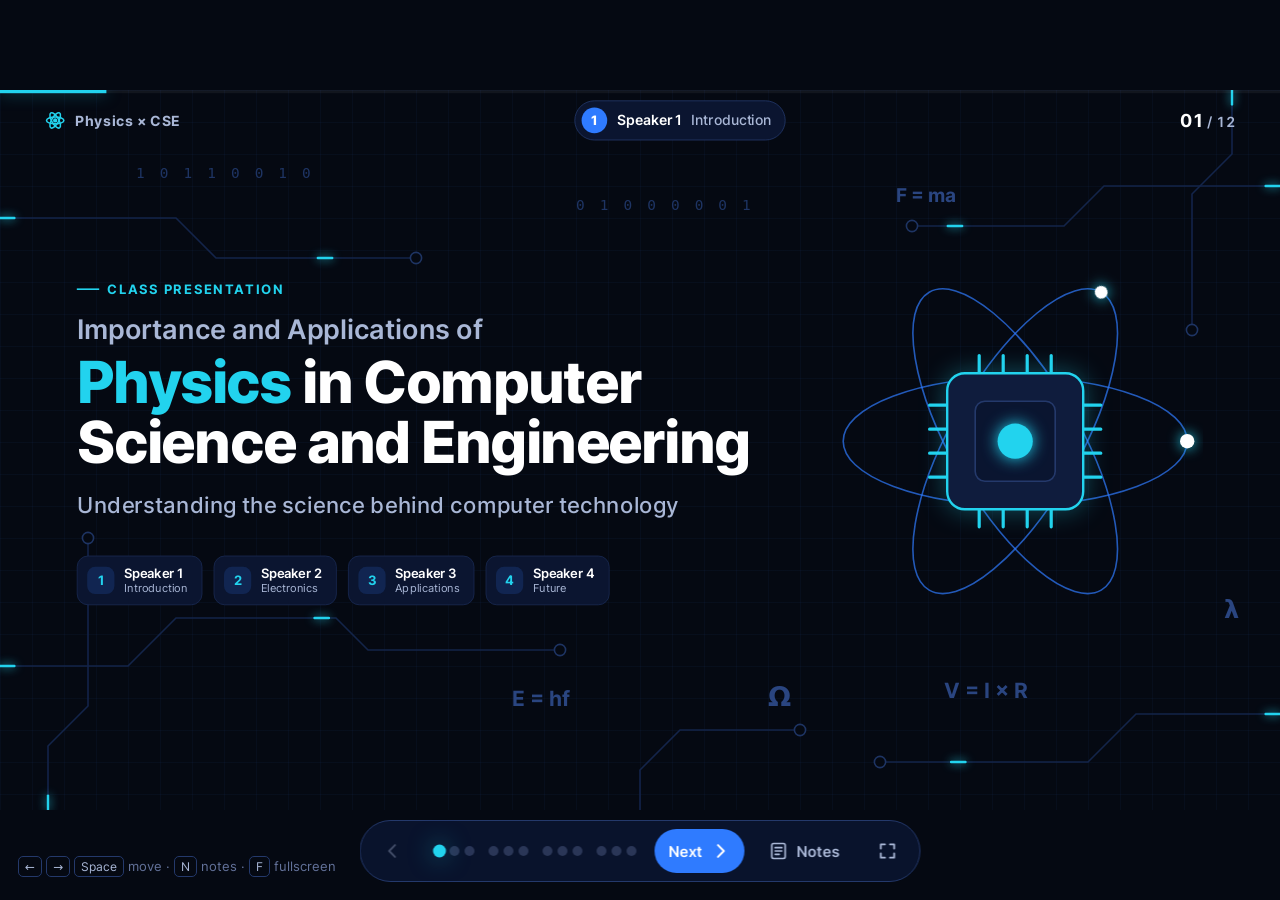
==== index.html @ 34f9d736 "Add interactive Physics in CSE presentation 12-slide offline HTML/CSS/JS presentation for 4 speakers" ====
<!doctype html>
<html lang="en">
<head>
<meta charset="utf-8">
<meta name="viewport" content="width=device-width, initial-scale=1">
<title>Physics in CSE</title>
<meta name="description" content="Importance and Applications of Physics in Computer Science and Engineering — interactive class presentation.">
<link rel="stylesheet" href="css/style.css">
</head>
<body>

<!-- Reusable icon symbols -->
<svg width="0" height="0" style="position:absolute" aria-hidden="true">
  <defs>
    <symbol id="i-bolt" viewBox="0 0 24 24"><path fill="none" stroke="currentColor" stroke-width="2" stroke-linejoin="round" d="M13 2 4 14h7l-1 8 9-12h-7l1-8z"/></symbol>
    <symbol id="i-chip" viewBox="0 0 24 24"><g fill="none" stroke="currentColor" stroke-width="2" stroke-linecap="round"><rect x="6" y="6" width="12" height="12" rx="2"/><rect x="10" y="10" width="4" height="4"/><path d="M9 2v4M15 2v4M9 18v4M15 18v4M2 9h4M2 15h4M18 9h4M18 15h4"/></g></symbol>
    <symbol id="i-gate" viewBox="0 0 24 24"><g fill="none" stroke="currentColor" stroke-width="2" stroke-linecap="round" stroke-linejoin="round"><path d="M6 5h5a7 7 0 0 1 0 14H6z"/><path d="M18 12h4M2 9h4M2 15h4"/></g></symbol>
    <symbol id="i-light" viewBox="0 0 24 24"><g fill="none" stroke="currentColor" stroke-width="2" stroke-linecap="round"><circle cx="12" cy="12" r="4"/><path d="M12 2v3M12 19v3M2 12h3M19 12h3M4.9 4.9 7 7M17 17l2.1 2.1M4.9 19.1 7 17M17 7l2.1-2.1"/></g></symbol>
    <symbol id="i-wifi" viewBox="0 0 24 24"><g fill="none" stroke="currentColor" stroke-width="2" stroke-linecap="round"><path d="M2 9a15 15 0 0 1 20 0M5 12.5a10 10 0 0 1 14 0M8.5 16a5 5 0 0 1 7 0"/><circle cx="12" cy="19.5" r="1"/></g></symbol>
    <symbol id="i-bt" viewBox="0 0 24 24"><path fill="none" stroke="currentColor" stroke-width="2" stroke-linecap="round" stroke-linejoin="round" d="m6 7 11 10-5 5V2l5 5L6 17"/></symbol>
    <symbol id="i-tower" viewBox="0 0 24 24"><g fill="none" stroke="currentColor" stroke-width="2" stroke-linecap="round" stroke-linejoin="round"><path d="M12 10v12M8 22l4-12 4 12"/><circle cx="12" cy="8" r="1.5"/><path d="M8 4.5a5 5 0 0 0 0 7M16 4.5a5 5 0 0 1 0 7M5 2a9 9 0 0 0 0 12M19 2a9 9 0 0 1 0 12"/></g></symbol>
    <symbol id="i-robot" viewBox="0 0 24 24"><g fill="none" stroke="currentColor" stroke-width="2" stroke-linecap="round"><rect x="4" y="8" width="16" height="12" rx="3"/><path d="M12 8V4"/><circle cx="12" cy="3" r="1"/><circle cx="9" cy="14" r="1.5"/><circle cx="15" cy="14" r="1.5"/></g></symbol>
    <symbol id="i-atom" viewBox="0 0 24 24"><g fill="none" stroke="currentColor" stroke-width="1.8"><circle cx="12" cy="12" r="1.6" fill="currentColor"/><ellipse cx="12" cy="12" rx="10" ry="4"/><ellipse cx="12" cy="12" rx="10" ry="4" transform="rotate(60 12 12)"/><ellipse cx="12" cy="12" rx="10" ry="4" transform="rotate(120 12 12)"/></g></symbol>
    <symbol id="i-move" viewBox="0 0 24 24"><g fill="none" stroke="currentColor" stroke-width="2" stroke-linecap="round" stroke-linejoin="round"><path d="M12 2v20M2 12h20M9 5l3-3 3 3M9 19l3 3 3-3M5 9l-3 3 3 3M19 9l3 3-3 3"/></g></symbol>
    <symbol id="i-echo" viewBox="0 0 24 24"><g fill="none" stroke="currentColor" stroke-width="2" stroke-linecap="round"><circle cx="4" cy="12" r="1.5" fill="currentColor"/><path d="M8 8a6 6 0 0 1 0 8M12 5a10 10 0 0 1 0 14M16 2a14 14 0 0 1 0 20"/></g></symbol>
    <symbol id="i-temp" viewBox="0 0 24 24"><g fill="none" stroke="currentColor" stroke-width="2" stroke-linecap="round"><path d="M14 14.8V4a2 2 0 0 0-4 0v10.8a4 4 0 1 0 4 0z"/><path d="M12 9v7"/></g></symbol>
    <symbol id="i-fiber" viewBox="0 0 24 24"><g fill="none" stroke="currentColor" stroke-width="2" stroke-linecap="round"><path d="M2 8h20M2 16h20"/><path d="M2 12l4-3 4 6 4-6 4 6 4-3"/></g></symbol>
    <symbol id="i-speed" viewBox="0 0 24 24"><g fill="none" stroke="currentColor" stroke-width="2" stroke-linecap="round"><path d="M12 14l5-5"/><path d="M3.3 19a10 10 0 1 1 17.4 0"/></g></symbol>
    <symbol id="i-qubit" viewBox="0 0 24 24"><g fill="none" stroke="currentColor" stroke-width="2" stroke-linecap="round"><circle cx="12" cy="12" r="9"/><ellipse cx="12" cy="12" rx="9" ry="3" stroke-dasharray="2 2"/><path d="M12 12l4-6"/><circle cx="16" cy="6" r="1.5" fill="currentColor"/></g></symbol>
    <symbol id="i-switch" viewBox="0 0 24 24"><g fill="none" stroke="currentColor" stroke-width="2" stroke-linecap="round"><rect x="2" y="7" width="20" height="10" rx="5"/><circle cx="17" cy="12" r="3" fill="currentColor"/></g></symbol>
    <symbol id="i-check" viewBox="0 0 24 24"><path fill="none" stroke="currentColor" stroke-width="2.4" stroke-linecap="round" stroke-linejoin="round" d="M5 12.5 10 17 19 7"/></symbol>
  </defs>
</svg>

<main class="viewport" id="viewport">
  <div class="stage" id="stage" aria-live="polite">

    <div class="progress"><span id="progressBar"></span></div>
    <div class="topbar">
      <div class="brand"><svg><use href="#i-atom" style="color:var(--cyan)"/></svg>Physics × CSE</div>
      <div class="speaker-chip" id="speakerChip"><span class="num">1</span><span class="who">Speaker 1</span><span class="topic">Introduction</span></div>
      <div class="counter" id="counter"><b>01</b> / 12</div>
    </div>

    <!-- =================================================
         SPEAKER 1 · SLIDE 1 — TITLE
         ================================================= -->
    <section class="slide s-title" data-speaker="1">
      <svg class="bg" viewBox="0 0 1600 900" preserveAspectRatio="xMidYMid slice" aria-hidden="true">
        <g id="titleTraces">
          <path class="trace" d="M0 160 H220 L270 210 H520"/>
          <path class="trace" d="M0 720 H160 L220 660 H420 L460 700 H700"/>
          <path class="trace" d="M1600 120 H1380 L1330 170 H1140"/>
          <path class="trace" d="M1600 780 H1420 L1360 840 H1100"/>
          <path class="trace" d="M60 900 V820 L110 770 V560"/>
          <path class="trace" d="M1540 0 V80 L1490 130 V300"/>
          <path class="trace" d="M800 900 V850 L850 800 H1000"/>
        </g>
        <path class="flow pulse" d="M0 160 H220 L270 210 H520"/>
        <path class="flow pulse" style="animation-delay:-1.2s" d="M0 720 H160 L220 660 H420 L460 700 H700"/>
        <path class="flow pulse" style="animation-delay:-2.1s" d="M1600 120 H1380 L1330 170 H1140"/>
        <path class="flow pulse" style="animation-delay:-.6s" d="M1600 780 H1420 L1360 840 H1100"/>
        <path class="flow pulse" style="animation-delay:-1.8s" d="M60 900 V820 L110 770 V560"/>
        <path class="flow pulse" style="animation-delay:-2.6s" d="M1540 0 V80 L1490 130 V300"/>
        <circle class="pad" cx="520" cy="210" r="7"/><circle class="pad" cx="700" cy="700" r="7"/>
        <circle class="pad" cx="1140" cy="170" r="7"/><circle class="pad" cx="1100" cy="840" r="7"/>
        <circle class="pad" cx="110" cy="560" r="7"/><circle class="pad" cx="1490" cy="300" r="7"/>
        <circle class="pad" cx="1000" cy="800" r="7"/>
        <text class="sym" x="960" y="770" font-size="34">Ω</text>
        <text class="sym" x="1530" y="660" font-size="30" style="animation-delay:-3s">λ</text>
        <text class="sym" x="1180" y="760" font-size="26" style="animation-delay:-5s">V = I × R</text>
        <text class="sym" x="640" y="770" font-size="26" style="animation-delay:-2s">E = hf</text>
        <text class="sym" x="1120" y="140" font-size="24" style="animation-delay:-6s">F = ma</text>
        <text class="bits" x="170" y="110">1 0 1 1 0 0 1 0</text>
        <text class="bits" x="720" y="150">0 1 0 0 0 0 0 1</text>
      </svg>

      <div class="wrap">
        <div>
          <div class="eyebrow rv" style="--i:0">Class Presentation</div>
          <h1 class="rv" style="--i:1"><span class="small">Importance and Applications of</span><span class="hl">Physics</span> in Computer Science and Engineering</h1>
          <p class="sub rv" style="--i:2">Understanding the science behind computer technology</p>
          <div class="team rv" style="--i:3">
            <div class="member"><b>1</b><span>Speaker 1<em>Introduction</em></span></div>
            <div class="member"><b>2</b><span>Speaker 2<em>Electronics</em></span></div>
            <div class="member"><b>3</b><span>Speaker 3<em>Applications</em></span></div>
            <div class="member"><b>4</b><span>Speaker 4<em>Future</em></span></div>
          </div>
        </div>
        <svg class="emblem rv" style="--i:2" viewBox="0 0 470 470" aria-hidden="true">
          <g class="spin1"><ellipse class="orbit" cx="235" cy="235" rx="215" ry="80"/><circle class="electron" cx="450" cy="235" r="9"/></g>
          <g class="spin2"><ellipse class="orbit" cx="235" cy="235" rx="215" ry="80" transform="rotate(60 235 235)"/><circle class="electron" cx="235" cy="155" r="8" transform="rotate(60 235 235)"/></g>
          <g class="spin3"><ellipse class="orbit" cx="235" cy="235" rx="215" ry="80" transform="rotate(120 235 235)"/><circle class="electron" cx="20" cy="235" r="8" transform="rotate(120 235 235)"/></g>
          <g>
            <path class="pin" d="M190 150v-22M220 150v-22M250 150v-22M280 150v-22M190 320v22M220 320v22M250 320v22M280 320v22M150 190h-22M150 220h-22M150 250h-22M150 280h-22M320 190h22M320 220h22M320 250h22M320 280h22"/>
            <rect class="chip" x="150" y="150" width="170" height="170" rx="22"/>
            <rect x="185" y="185" width="100" height="100" rx="12" fill="#0A1530" stroke="#24396B" stroke-width="2"/>
            <circle class="core" cx="235" cy="235" r="22"/>
          </g>
        </svg>
      </div>
    </section>

    <!-- =================================================
         SPEAKER 1 · SLIDE 2 — WHAT ARE PHYSICS AND CSE
         ================================================= -->
    <section class="slide s-what" data-speaker="1">
      <div class="eyebrow rv">Part 1 · The basics</div>
      <h2 class="rv" style="--i:1">What Are <span class="hl">Physics</span> and <span class="hl-b">CSE</span>?</h2>
      <div class="body">
        <div class="card rv" style="--i:2">
          <svg class="icon atom" viewBox="0 0 120 120" aria-hidden="true">
            <g class="spin1" style="transform-origin:60px 60px"><ellipse class="ring" cx="60" cy="60" rx="54" ry="20"/><circle class="e" cx="114" cy="60" r="6"/></g>
            <g class="spin2" style="transform-origin:60px 60px"><ellipse class="ring" cx="60" cy="60" rx="54" ry="20" transform="rotate(60 60 60)"/></g>
            <g class="spin3" style="transform-origin:60px 60px"><ellipse class="ring" cx="60" cy="60" rx="54" ry="20" transform="rotate(120 60 60)"/></g>
            <circle class="nuc" cx="60" cy="60" r="11"/>
          </svg>
          <h3>Physics</h3>
          <p>The study of energy, force, light, and matter.</p>
          <p class="muted">It explains <b>how nature works.</b></p>
          <div class="tags"><span class="tag">Energy</span><span class="tag">Force</span><span class="tag">Light</span><span class="tag">Matter</span></div>
        </div>

        <div class="bridge rv" style="--i:3">
          <div class="lbl"><b>Physics</b> gives the rules</div>
          <svg viewBox="0 0 380 260" aria-hidden="true">
            <path d="M20 90 H360" stroke="#1E3463" stroke-width="10" stroke-linecap="round"/>
            <path d="M20 90 H360" stroke="var(--cyan)" stroke-width="4" stroke-linecap="round" stroke-dasharray="10 26" style="animation:dashFlow 1s linear infinite reverse"/>
            <path d="M340 72 L362 90 L340 108" fill="none" stroke="var(--cyan)" stroke-width="4" stroke-linecap="round" stroke-linejoin="round"/>
            <path d="M360 170 H20" stroke="#1E3463" stroke-width="10" stroke-linecap="round"/>
            <path d="M360 170 H20" stroke="var(--blue)" stroke-width="4" stroke-linecap="round" stroke-dasharray="10 26" style="animation:dashFlow 1.3s linear infinite reverse"/>
            <path d="M40 152 L18 170 L40 188" fill="none" stroke="var(--blue)" stroke-width="4" stroke-linecap="round" stroke-linejoin="round"/>
            <circle cx="190" cy="130" r="34" fill="var(--panel-2)" stroke="var(--line-2)" stroke-width="2"/>
            <text x="190" y="140" text-anchor="middle" fill="#fff" font-family="Inter, sans-serif" font-weight="800" font-size="30">+</text>
          </svg>
          <div class="lbl"><b>CSE</b> uses them to build</div>
          <div class="equation">Physics + CSE = <span class="hl">Technology</span></div>
        </div>

        <div class="card rv" style="--i:4">
          <svg class="icon" viewBox="0 0 120 120" aria-hidden="true">
            <rect x="10" y="18" width="100" height="70" rx="10" fill="var(--panel-2)" stroke="var(--blue)" stroke-width="3"/>
            <path d="M40 104 H80 M60 88 V104" stroke="var(--blue)" stroke-width="3" stroke-linecap="round"/>
            <path d="M36 42 L26 53 L36 64 M84 42 L94 53 L84 64" fill="none" stroke="var(--cyan)" stroke-width="3.5" stroke-linecap="round" stroke-linejoin="round"/>
            <path d="M66 38 L54 68" stroke="var(--cyan)" stroke-width="3.5" stroke-linecap="round"/>
            <rect x="46" y="72" width="28" height="3" fill="var(--cyan)" style="animation:blink 1s steps(1) infinite"/>
          </svg>
          <h3>CSE</h3>
          <p>The study of computers, software, and hardware.</p>
          <p class="muted">It helps us <b>build smart machines.</b></p>
          <div class="tags"><span class="tag">Software</span><span class="tag">Hardware</span><span class="tag">Networks</span></div>
        </div>
      </div>
    </section>

    <!-- =================================================
         SPEAKER 1 · SLIDE 3 — WHY PHYSICS IS IMPORTANT
         ================================================= -->
    <section class="slide s-why" data-speaker="1">
      <div class="eyebrow rv">Part 1 · The connection</div>
      <h2 class="rv" style="--i:1">Why Is Physics <span class="hl">Important</span> in CSE?</h2>
      <div class="body">
        <div>
          <ul class="points rv" style="--i:2">
            <li><span class="ic"><svg><use href="#i-check"/></svg></span>Every part of a computer works because of Physics.</li>
            <li><span class="ic"><svg><use href="#i-check"/></svg></span>No Physics = no electricity, no chips, no internet.</li>
          </ul>
          <div class="steps rv" style="--i:3" id="whySteps">
            <button class="step" data-step="0"><span class="n">1</span><span><b>Electricity</b><span>Gives power</span></span></button>
            <button class="step" data-step="1"><span class="n">2</span><span><b>Hardware</b><span>Uses the power (CPU, memory)</span></span></button>
            <button class="step" data-step="2"><span class="n">3</span><span><b>Signals</b><span>Carry information</span></span></button>
            <button class="step" data-step="3"><span class="n">4</span><span><b>Computing</b><span>Gives the result</span></span></button>
          </div>
        </div>
        <div class="pc rv" style="--i:3">
          <svg viewBox="0 0 900 560" id="pcSvg" aria-label="Computer diagram with power, CPU, memory, signals and screen">
            <rect class="board" x="20" y="80" width="580" height="440" rx="22"/>
            <text x="44" y="116" fill="#3B4E7E" font-family="Inter, sans-serif" font-weight="700" font-size="16" letter-spacing="3">MOTHERBOARD</text>
            <!-- decorative traces -->
            <path d="M60 470 H260 M60 490 H300 M560 470 H420 M560 490 H380" stroke="#13244A" stroke-width="3"/>

            <!-- 1 Power -->
            <g class="comp" data-step="0">
              <path class="wire" d="M200 395 H260 V300 H300"/>
              <path class="flowline" d="M200 395 H260 V300 H300"/>
              <rect class="box" x="50" y="330" width="150" height="130" rx="16"/>
              <path class="ico" d="M131 352 L106 392 H126 L118 428 L146 384 H126 Z"/>
              <text x="125" y="450" text-anchor="middle">POWER</text>
            </g>
            <!-- 2 Hardware -->
            <g class="comp" data-step="1">
              <path class="wire" d="M460 250 H500"/>
              <path class="flowline" d="M460 250 H500"/>
              <rect class="box" x="300" y="170" width="160" height="160" rx="16"/>
              <rect x="340" y="210" width="80" height="80" rx="8" fill="none" stroke="#24396B" stroke-width="2"/>
              <text x="380" y="258" text-anchor="middle">CPU</text>
              <rect class="box" x="500" y="150" width="28" height="200" rx="6"/>
              <rect class="box" x="540" y="150" width="28" height="200" rx="6"/>
              <text x="534" y="380" text-anchor="middle">RAM</text>
            </g>
            <!-- 3 Signals -->
            <g class="comp" data-step="2">
              <path class="wire" d="M380 170 V120 H520 V40"/>
              <path class="flowline" d="M380 170 V120 H520 V40"/>
              <path class="wire" d="M600 250 H660"/>
              <path class="flowline" d="M580 250 H660"/>
              <circle cx="520" cy="34" r="8" fill="var(--panel-2)" stroke="var(--line-2)" stroke-width="2"/>
              <path class="ico" d="M545 14 a30 30 0 0 1 0 40 M560 4 a46 46 0 0 1 0 60 M495 14 a30 30 0 0 0 0 40 M480 4 a46 46 0 0 0 0 60"/>
              <text x="600" y="40">SIGNALS</text>
            </g>
            <!-- 4 Computing -->
            <g class="comp" data-step="3">
              <rect class="box" x="660" y="150" width="220" height="160" rx="14"/>
              <rect x="676" y="166" width="188" height="128" rx="8" fill="#07102A"/>
              <path d="M770 310 V350 M720 352 H820" stroke="#24396B" stroke-width="6" stroke-linecap="round"/>
              <g class="screen-text">
                <text x="690" y="208" style="font-family:ui-monospace,Consolas,monospace;font-size:20px;fill:var(--cyan)">&gt; Hello!</text>
                <text x="690" y="244" style="font-family:ui-monospace,Consolas,monospace;font-size:20px;fill:#fff">2 + 2 = 4</text>
                <rect x="690" y="262" width="14" height="4" fill="var(--cyan)" style="animation:blink 1s steps(1) infinite"/>
              </g>
              <text x="770" y="390" text-anchor="middle">RESULT</text>
            </g>
          </svg>
        </div>
      </div>
    </section>

    <!-- =================================================
         SPEAKER 2 · SLIDE 4 — ELECTRICITY
         ================================================= -->
    <section class="slide s-elec" data-speaker="2">
      <div class="eyebrow rv">Part 2 · Electricity</div>
      <h2 class="rv" style="--i:1">Electricity <span class="hl">Powers</span> Computers</h2>
      <div class="body">
        <div>
          <div class="defs">
            <div class="def card rv" style="--i:2"><div class="sym"><svg width="32" height="32"><use href="#i-bolt"/></svg></div><div><b>Electricity</b><span>The flow of tiny charges (electrons)</span></div></div>
            <div class="def card rv" style="--i:3"><div class="sym">V</div><div><b>Voltage = the push</b><span>Like water pressure in a pipe</span></div></div>
            <div class="def card rv" style="--i:4"><div class="sym">I</div><div><b>Current = the flow</b><span>Like water moving in the pipe</span></div></div>
          </div>
          <div class="meter card rv" style="--i:5">
            <div class="row"><label for="voltSlider">Change the voltage</label><span class="try">Try it</span></div>
            <input type="range" id="voltSlider" min="0" max="12" step="0.5" value="6" aria-label="Voltage">
            <div class="readouts">
              <div class="readout"><small>Voltage (push)</small><b id="vOut">6.0<em>V</em></b></div>
              <div class="readout"><small>Current (flow)</small><b id="iOut">0.60<em>A</em></b></div>
            </div>
            <div class="formula">Current = Voltage ÷ Resistance (here, resistance = 10 Ω)</div>
          </div>
        </div>
        <div class="circuit rv" style="--i:3">
          <svg viewBox="0 0 860 600" id="circuitSvg" aria-label="Animated circuit with battery, CPU, memory and light">
            <path class="wire" id="loopPath" d="M140 120 H720 Q740 120 740 140 V460 Q740 480 720 480 H140 Q120 480 120 460 V140 Q120 120 140 120 Z"/>
            <path class="wire-glow" d="M140 120 H720 Q740 120 740 140 V460 Q740 480 720 480 H140 Q120 480 120 460 V140 Q120 120 140 120 Z"/>
            <g id="charges"></g>
            <!-- battery -->
            <rect class="part" x="70" y="230" width="100" height="140" rx="14"/>
            <rect x="105" y="220" width="30" height="12" rx="3" fill="#33456F"/>
            <text x="120" y="285" text-anchor="middle" font-size="30">+</text>
            <text x="120" y="345" text-anchor="middle" font-size="30">−</text>
            <text class="sm" x="186" y="306" text-anchor="start">BATTERY</text>
            <!-- cpu -->
            <rect class="part" x="350" y="70" width="140" height="100" rx="14"/>
            <text x="420" y="128" text-anchor="middle">CPU</text>
            <text class="sm" x="420" y="56" text-anchor="middle">PROCESSOR</text>
            <!-- ram -->
            <rect class="part" x="690" y="240" width="100" height="120" rx="12"/>
            <path d="M708 330 v18 M724 330 v18 M740 330 v18 M756 330 v18 M772 330 v18" stroke="#33456F" stroke-width="4"/>
            <text x="740" y="300" text-anchor="middle">RAM</text>
            <text class="sm" x="674" y="306" text-anchor="end">MEMORY</text>
            <!-- led -->
            <circle id="ledGlow" cx="430" cy="480" r="60" fill="var(--cyan)" opacity=".3" style="filter:blur(18px)"/>
            <circle class="part" id="led" cx="430" cy="480" r="38"/>
            <text class="sm" x="430" y="550" text-anchor="middle">LIGHT</text>
          </svg>
        </div>
      </div>
    </section>

    <!-- =================================================
         SPEAKER 2 · SLIDE 5 — TRANSISTORS & BINARY
         ================================================= -->
    <section class="slide s-trans" data-speaker="2">
      <div class="eyebrow rv">Part 2 · Electronics</div>
      <h2 class="rv" style="--i:1">Transistors and <span class="hl">Binary</span> Numbers</h2>
      <div class="body">
        <div class="top">
          <ul class="points rv" style="--i:2">
            <li><span class="ic"><svg><use href="#i-switch"/></svg></span><span>A transistor is a <b class="hl">tiny electric switch.</b></span></li>
            <li><span class="ic">1</span><span>Switch ON → current flows → <b class="hl">1</b></span></li>
            <li><span class="ic">0</span><span>Switch OFF → no current → <b>0</b><small>A modern phone chip has billions of transistors.</small></span></li>
          </ul>
          <div class="tr-demo card rv" id="trDemo" style="--i:3">
            <svg viewBox="0 0 520 280" aria-label="Transistor diagram">
              <text x="210" y="24" text-anchor="middle">CONTROL SIGNAL</text>
              <path class="wire" d="M210 34 V96"/>
              <path class="wire" d="M10 140 H70"/>
              <path class="wire" d="M350 140 H418"/>
              <rect class="silicon" x="60" y="150" width="300" height="90" rx="12"/>
              <rect class="metal" x="70" y="120" width="70" height="42" rx="6"/>
              <rect class="metal" x="280" y="120" width="70" height="42" rx="6"/>
              <rect class="channel" x="140" y="152" width="140" height="18" rx="4"/>
              <rect class="gate" x="150" y="96" width="120" height="40" rx="6"/>
              <text x="210" y="122" text-anchor="middle" style="fill:#fff">GATE</text>
              <text x="105" y="268" text-anchor="middle">IN</text>
              <text x="315" y="268" text-anchor="middle">OUT</text>
              <text x="210" y="214" text-anchor="middle" style="fill:#3B4E7E">SILICON</text>
              <circle class="bulb" cx="450" cy="140" r="30"/>
              <path d="M440 170 h20 M442 178 h16" stroke="#33456F" stroke-width="4" stroke-linecap="round"/>
              <text x="450" y="210" text-anchor="middle">LIGHT</text>
              <g id="trElectrons"></g>
            </svg>
            <div class="tr-side">
              <div class="bigbit" id="bigBit">0</div>
              <div class="bitlabel" id="bitLabel">OFF = 0</div>
              <button class="toggle" id="trToggle" aria-pressed="false" aria-label="Turn transistor on or off"><span class="t-on">ON</span><span class="t-off">OFF</span></button>
            </div>
          </div>
        </div>
        <div class="byte card rv" style="--i:4">
          <h4>8 switches = 1 byte<small>Click the switches</small></h4>
          <div class="bits" id="bits"></div>
          <div class="byte-out">
            <div class="readout"><small>Number</small><b id="byteNum">65</b></div>
            <div class="readout letter"><small>Letter</small><b id="byteChar">A</b></div>
          </div>
        </div>
      </div>
    </section>

    <!-- =================================================
         SPEAKER 2 · SLIDE 6 — LOGIC GATES
         ================================================= -->
    <section class="slide s-gates" data-speaker="2">
      <div class="eyebrow rv">Part 2 · Digital electronics</div>
      <h2 class="rv" style="--i:1">Logic Gates: <span class="hl">Simple Decisions</span></h2>
      <div class="body">
        <div class="gate-tabs">
          <button class="gate-tab rv on" style="--i:2" data-gate="AND">
            <svg viewBox="0 0 92 56"><path d="M4 18h18M4 38h18M70 28h18"/><path d="M22 6h22a22 22 0 0 1 0 44H22z"/></svg>
            <span><b>AND</b><span>1 only if <b>both</b> inputs are 1</span></span>
          </button>
          <button class="gate-tab rv" style="--i:3" data-gate="OR">
            <svg viewBox="0 0 92 56"><path d="M4 18h22M4 38h22M72 28h16"/><path d="M18 6q14 22 0 44q34 0 54-22q-20-22-54-22z"/></svg>
            <span><b>OR</b><span>1 if <b>any</b> input is 1</span></span>
          </button>
          <button class="gate-tab rv" style="--i:4" data-gate="NOT">
            <svg viewBox="0 0 92 56"><path d="M4 28h20M70 28h18"/><path d="M24 8l38 20-38 20z"/><circle cx="66" cy="28" r="4"/></svg>
            <span><b>NOT</b><span>Gives the <b>opposite</b></span></span>
          </button>
        </div>

        <div class="gate-lab card rv" style="--i:3">
          <div class="gate-stage">
            <div class="inputs" id="gateInputs">
              <button class="inbtn" id="inA" aria-pressed="false"><span class="v">0</span><span>A</span></button>
              <button class="inbtn" id="inB" aria-pressed="false"><span class="v">0</span><span>B</span></button>
            </div>
            <svg class="gate-svg" viewBox="0 0 620 300" preserveAspectRatio="xMinYMid meet" aria-label="Logic gate diagram">
              <!-- AND -->
              <g class="g show" data-g="AND">
                <path class="w wa" d="M0 75 H150 V100 H232"/>
                <path class="w wb" d="M0 225 H150 V200 H232"/>
                <path class="w wo" d="M370 150 H500"/>
                <path class="shape" d="M230 80 H300 A70 70 0 0 1 300 220 H230 Z"/>
                <text class="gname" x="285" y="160" text-anchor="middle">AND</text>
              </g>
              <!-- OR -->
              <g class="g" data-g="OR">
                <path class="w wa" d="M0 75 H150 V105 H250"/>
                <path class="w wb" d="M0 225 H150 V195 H250"/>
                <path class="w wo" d="M375 150 H500"/>
                <path class="shape" d="M222 80 Q262 150 222 220 Q320 220 378 150 Q320 80 222 80 Z"/>
                <text class="gname" x="300" y="160" text-anchor="middle">OR</text>
              </g>
              <!-- NOT -->
              <g class="g" data-g="NOT">
                <path class="w wa" d="M0 150 H232"/>
                <path class="w wo" d="M368 150 H500"/>
                <path class="shape" d="M232 85 L342 150 L232 215 Z"/>
                <circle class="shape" cx="354" cy="150" r="12"/>
                <text class="gname" x="270" y="160" text-anchor="middle">NOT</text>
              </g>
              <circle class="lamp" id="gLamp" cx="548" cy="150" r="44"/>
              <text class="outv" id="gOutV" x="548" y="162" text-anchor="middle">0</text>
              <text class="olbl" x="548" y="226" text-anchor="middle">OUTPUT</text>
            </svg>
          </div>
          <div class="gate-bottom">
            <p class="example" id="gateExample"></p>
            <table class="truth" id="truth" aria-label="Truth table"></table>
          </div>
        </div>
      </div>
    </section>

    <!-- =================================================
         SPEAKER 3 · SLIDE 7 — FIBER OPTICS
         ================================================= -->
    <section class="slide s-fiber" data-speaker="3">
      <div class="eyebrow rv">Part 3 · Light</div>
      <h2 class="rv" style="--i:1">Fiber Optic <span class="hl">Communication</span></h2>
      <div class="body">
        <div class="row3">
          <div class="mini card rv" style="--i:2"><span class="ic"><svg><use href="#i-light"/></svg></span><p>Data travels as <span class="hl">flashes of light.</span> Flash = 1, no flash = 0.</p></div>
          <div class="mini card rv" style="--i:3"><span class="ic"><svg><use href="#i-fiber"/></svg></span><p>Light <span class="hl">bounces</span> inside the thin glass and stays in.</p></div>
          <div class="mini card rv" style="--i:4"><span class="ic"><svg><use href="#i-speed"/></svg></span><p>Light is very fast, so we get <span class="hl">fast internet.</span></p></div>
        </div>
        <svg class="fiber-svg rv" style="--i:4" viewBox="0 0 1400 330" id="fiberSvg" aria-label="Light pulses moving through a fiber optic cable">
          <rect class="box" x="0" y="95" width="170" height="140" rx="16"/>
          <text x="85" y="78" text-anchor="middle">SENDER</text>
          <text class="sm" x="70" y="172" text-anchor="middle">LASER</text>
          <rect class="laser" id="laser" x="130" y="140" width="40" height="50" rx="6"/>
          <rect class="jacket" x="186" y="92" width="1008" height="146" rx="73"/>
          <rect class="cladding" x="190" y="110" width="1000" height="110" rx="55"/>
          <rect class="core" x="190" y="134" width="1000" height="62"/>
          <polyline class="ray" id="rayLine" points=""/>
          <g id="photons"></g>
          <rect class="box" x="1210" y="95" width="190" height="140" rx="16"/>
          <text x="1305" y="78" text-anchor="middle">RECEIVER</text>
          <circle class="detector" id="detector" cx="1236" cy="165" r="14"/>
          <text class="rx" id="rxText" x="1320" y="180" text-anchor="middle">–</text>
          <text class="sm" x="1320" y="216" text-anchor="middle" id="rxBits">waiting…</text>
          <path d="M520 196 V262" stroke="var(--dim)" stroke-width="2" stroke-dasharray="4 5"/>
          <text class="sm" x="520" y="284" text-anchor="middle">Glass core (light travels here)</text>
          <path d="M880 220 V262" stroke="var(--dim)" stroke-width="2" stroke-dasharray="4 5"/>
          <text class="sm" x="880" y="284" text-anchor="middle">Outer glass layer (keeps light inside)</text>
        </svg>
        <div class="fiber-ctrl rv" style="--i:5">
          <input type="text" id="fiberInput" value="HI" maxlength="5" aria-label="Word to send" spellcheck="false" autocomplete="off">
          <button class="btn" id="fiberSend"><svg width="20" height="20"><use href="#i-light"/></svg>Send</button>
          <div class="bitstream" id="bitstream"></div>
          <div class="speed-chip">Light in glass: about <b>200,000 km</b> every second</div>
        </div>
      </div>
    </section>

    <!-- =================================================
         SPEAKER 3 · SLIDE 8 — WIRELESS
         ================================================= -->
    <section class="slide s-wifi" data-speaker="3">
      <div class="eyebrow rv">Part 3 · Waves</div>
      <h2 class="rv" style="--i:1">Wireless <span class="hl">Communication</span></h2>
      <div class="body">
        <div>
          <ul class="points rv" style="--i:2">
            <li><span class="ic"><svg><use href="#i-wifi"/></svg></span><span>Devices talk using <b class="hl">electromagnetic waves.</b><small>Invisible waves of energy</small></span></li>
            <li><span class="ic"><svg><use href="#i-speed"/></svg></span><span>They travel at the <b>speed of light.</b> No wires needed!</span></li>
          </ul>
          <div class="wtabs rv" style="--i:3" id="wtabs">
            <button class="wtab on" data-w="wifi"><span class="ic"><svg><use href="#i-wifi"/></svg></span><span><b>Wi-Fi</b><span>Internet at home and school</span></span><em>~50 m</em></button>
            <button class="wtab" data-w="bt"><span class="ic"><svg><use href="#i-bt"/></svg></span><span><b>Bluetooth</b><span>Very close devices, like earphones</span></span><em>~10 m</em></button>
            <button class="wtab" data-w="mobile"><span class="ic"><svg><use href="#i-tower"/></svg></span><span><b>Mobile network</b><span>Tall towers for long distances</span></span><em>many km</em></button>
          </div>
        </div>
        <div class="scene rv" style="--i:3">
          <svg viewBox="0 0 880 600" id="wifiSvg" aria-label="Wireless signals between devices">
            <!-- links -->
            <line class="link" data-l="mobile" x1="150" y1="110" x2="300" y2="430"/>
            <line class="link" data-l="wifi" x1="470" y1="270" x2="700" y2="170"/>
            <line class="link" data-l="wifi" x1="470" y1="270" x2="310" y2="430"/>
            <line class="link" data-l="bt" x1="300" y1="460" x2="140" y2="480"/>
            <g id="packets"></g>

            <!-- tower -->
            <g class="devg" data-d="mobile">
              <g class="emitter" data-e="mobile"><circle class="ring" cx="150" cy="90" r="150"/><circle class="ring" cx="150" cy="90" r="150"/><circle class="ring" cx="150" cy="90" r="150"/></g>
              <path class="dev-line" d="M150 90 V100 M120 280 L150 100 L180 280 M130 220 H170 M136 170 H164 M128 230 L172 170 M172 230 L128 170"/>
              <circle cx="150" cy="90" r="9" fill="var(--cyan)"/>
              <text x="150" y="310" text-anchor="middle">TOWER</text>
            </g>
            <!-- router -->
            <g class="devg" data-d="wifi">
              <g class="emitter on" data-e="wifi"><circle class="ring" cx="470" cy="270" r="170"/><circle class="ring" cx="470" cy="270" r="170"/><circle class="ring" cx="470" cy="270" r="170"/></g>
              <path class="dev-line" d="M425 260 L410 210 M515 260 L530 210"/>
              <rect class="dev" x="400" y="258" width="140" height="52" rx="14"/>
              <circle cx="430" cy="284" r="5" fill="var(--cyan)"/><circle cx="450" cy="284" r="5" fill="var(--cyan)"/><circle cx="470" cy="284" r="5" fill="var(--blue)"/>
              <text x="470" y="342" text-anchor="middle">ROUTER</text>
            </g>
            <!-- laptop -->
            <g class="devg" data-d="wifi">
              <rect class="dev" x="650" y="110" width="150" height="96" rx="10"/>
              <rect x="664" y="124" width="122" height="68" rx="4" fill="#07102A"/>
              <path class="dev-line" d="M630 214 H820"/>
              <text x="725" y="248" text-anchor="middle">LAPTOP</text>
            </g>
            <!-- phone -->
            <g class="devg" data-d="phone">
              <g class="emitter" data-e="bt"><circle class="ring" cx="300" cy="460" r="110"/><circle class="ring" cx="300" cy="460" r="110"/><circle class="ring" cx="300" cy="460" r="110"/></g>
              <rect class="dev" x="270" y="405" width="62" height="112" rx="12"/>
              <rect x="278" y="417" width="46" height="80" rx="4" fill="#07102A"/>
              <text x="301" y="548" text-anchor="middle">PHONE</text>
            </g>
            <!-- earphones -->
            <g class="devg" data-d="bt">
              <path class="dev-line" d="M100 500 V470 a40 40 0 0 1 80 0 V500"/>
              <rect class="dev" x="88" y="490" width="26" height="42" rx="10"/>
              <rect class="dev" x="166" y="490" width="26" height="42" rx="10"/>
              <text x="140" y="565" text-anchor="middle">EARPHONES</text>
            </g>
            <!-- wave explainer -->
            <g transform="translate(560 420)">
              <rect x="0" y="0" width="300" height="140" rx="16" fill="var(--panel)" stroke="var(--line)"/>
              <path class="wave" id="emWave" d=""/>
              <path d="M40 106 H140" stroke="var(--cyan)" stroke-width="2"/>
              <path d="M40 98 V114 M140 98 V114" stroke="var(--cyan)" stroke-width="2"/>
              <text x="90" y="130" text-anchor="middle" style="font-size:14px;fill:var(--cyan)">one wave</text>
              <text x="20" y="30" style="font-size:15px">EM wave · moves at 300,000 km/s</text>
            </g>
          </svg>
        </div>
      </div>
    </section>

    <!-- =================================================
         SPEAKER 3 · SLIDE 9 — SENSORS & ROBOTS
         ================================================= -->
    <section class="slide s-robot" data-speaker="3">
      <div class="eyebrow rv">Part 3 · Sensors</div>
      <h2 class="rv" style="--i:1">Sensors and <span class="hl">Robotics</span></h2>
      <div class="body">
        <div class="sensors">
          <div class="sensor card rv" style="--i:2"><span class="ic"><svg><use href="#i-move"/></svg></span><b>Movement</b><span>Feels motion and tilt (force)</span></div>
          <div class="sensor card rv" style="--i:3"><span class="ic"><svg><use href="#i-echo"/></svg></span><b>Distance</b><span>Uses a sound echo</span></div>
          <div class="sensor card rv" style="--i:4"><span class="ic"><svg><use href="#i-light"/></svg></span><b>Light</b><span>Sees bright and dark</span></div>
          <div class="sensor card rv" style="--i:5"><span class="ic"><svg><use href="#i-temp"/></svg></span><b>Temperature</b><span>Feels hot and cold (heat)</span></div>
          <div class="echo-formula card rv" style="--i:6"><b>Echo rule:</b> Distance = speed of sound × time ÷ 2</div>
        </div>
        <div class="robot-lab card rv" style="--i:3">
          <svg class="robot-svg" viewBox="0 0 820 400" id="robotSvg" aria-label="Robot using a distance sensor to detect a box">
            <line class="floor" x1="0" y1="350" x2="820" y2="350"/>
            <g id="sndWaves"></g>
            <line class="ruler" id="ruler" x1="0" y1="190" x2="0" y2="190"/>
            <text id="distText" x="0" y="176" text-anchor="middle">--</text>
            <g id="boxObj"><rect class="boxo" x="0" y="220" width="96" height="130" rx="8"/><text x="48" y="292" text-anchor="middle" style="fill:#fff">BOX</text></g>
            <g id="robot">
              <line x1="75" y1="150" x2="75" y2="126" stroke="var(--muted)" stroke-width="3"/>
              <circle class="led" id="robotLed" cx="75" cy="120" r="8"/>
              <rect class="body" x="30" y="150" width="90" height="52" rx="12"/>
              <circle cx="58" cy="176" r="7" fill="var(--cyan)"/><circle cx="92" cy="176" r="7" fill="var(--cyan)"/>
              <rect class="body" x="10" y="210" width="130" height="100" rx="18"/>
              <rect class="eye" x="140" y="232" width="20" height="56" rx="6"/>
              <circle cx="150" cy="246" r="5" fill="var(--cyan)"/><circle cx="150" cy="274" r="5" fill="var(--cyan)"/>
              <g class="wheelg" id="w1" transform="translate(42 320)"><circle class="wheel" r="26"/><path class="spoke" d="M-18 0 H18 M0 -18 V18"/></g>
              <g class="wheelg" id="w2" transform="translate(110 320)"><circle class="wheel" r="26"/><path class="spoke" d="M-18 0 H18 M0 -18 V18"/></g>
            </g>
          </svg>
          <div class="robot-hud">
            <div class="status" id="robotStatus">Scanning…</div>
            <label for="boxSlider">Move the box <input type="range" id="boxSlider" min="460" max="700" value="640" style="width:200px"></label>
            <span></span>
          </div>
        </div>
      </div>
    </section>

    <!-- =================================================
         SPEAKER 4 · SLIDE 10 — QUANTUM
         ================================================= -->
    <section class="slide s-quantum" data-speaker="4">
      <div class="eyebrow rv">Part 4 · The future</div>
      <h2 class="rv" style="--i:1">Quantum <span class="hl">Computing</span></h2>
      <div class="body">
        <div>
          <div class="compare">
            <div class="cmp card rv" style="--i:2">
              <svg class="viz" viewBox="0 0 240 110" aria-hidden="true">
                <circle class="coin" cx="120" cy="55" r="44"/>
                <text class="coin-txt" id="coinTxt" x="120" y="67" text-anchor="middle">0</text>
              </svg>
              <h4>Normal bit</h4>
              <p>Always <b>0</b> or <b>1</b>.</p>
            </div>
            <div class="cmp card qb rv" style="--i:3">
              <svg class="viz" viewBox="0 0 240 110" aria-hidden="true">
                <circle cx="100" cy="55" r="40" fill="rgba(34,211,238,.18)" stroke="var(--cyan)" stroke-width="2"><animate attributeName="cx" values="100;110;100" dur="3s" repeatCount="indefinite"/></circle>
                <circle cx="140" cy="55" r="40" fill="rgba(47,123,255,.2)" stroke="var(--blue)" stroke-width="2"><animate attributeName="cx" values="140;130;140" dur="3s" repeatCount="indefinite"/></circle>
                <text class="coin-txt" x="92" y="67" text-anchor="middle" style="font-size:30px">0</text>
                <text class="coin-txt" x="148" y="67" text-anchor="middle" style="font-size:30px">1</text>
              </svg>
              <h4 class="hl">Qubit</h4>
              <p>A <b>mix of 0 and 1</b> until we measure it.</p>
            </div>
          </div>
          <ul class="points rv" style="--i:4">
            <li><span class="ic"><svg><use href="#i-check"/></svg></span><span>Good for special problems: <b>new medicines and materials.</b></span></li>
            <li><span class="ic">!</span><span>Not faster for everything. Still new, and many need <b>very cold</b> temperatures.</span></li>
          </ul>
        </div>
        <div class="bloch card rv" style="--i:3">
          <svg viewBox="0 0 600 400" id="blochSvg" aria-label="Qubit sphere visualisation">
            <circle class="glow-ring" cx="300" cy="200" r="168"/>
            <circle class="sphere" cx="300" cy="200" r="150"/>
            <ellipse class="eq" cx="300" cy="200" rx="150" ry="40"/>
            <line class="axis" x1="300" y1="44" x2="300" y2="356"/>
            <circle class="flash" id="qFlash" cx="300" cy="200" r="150"/>
            <line class="vec" id="qVec" x1="300" y1="200" x2="300" y2="50"/>
            <circle class="tip" id="qTip" cx="300" cy="50" r="10"/>
            <circle cx="300" cy="200" r="5" fill="var(--muted)"/>
            <text class="ket" x="300" y="30" text-anchor="middle">0</text>
            <text class="ket" x="300" y="390" text-anchor="middle">1</text>
          </svg>
          <div class="probs">
            <div class="prob p0"><small><span>Chance of 0</span><span id="p0t">50%</span></small><div class="bar"><i id="p0b"></i></div></div>
            <div class="prob p1"><small><span>Chance of 1</span><span id="p1t">50%</span></small><div class="bar"><i id="p1b"></i></div></div>
          </div>
          <div class="q-ctrl">
            <button class="btn" id="qMeasure">Measure</button>
            <button class="btn ghost" id="qReset">Reset</button>
            <div class="q-result" id="qResult">Result: <b>?</b><br><span id="qTally">0s: 0 · 1s: 0</span></div>
          </div>
        </div>
      </div>
    </section>

    <!-- =================================================
         SPEAKER 4 · SLIDE 11 — FUTURE TECHNOLOGY
         ================================================= -->
    <section class="slide s-future" data-speaker="4">
      <div class="eyebrow rv">Part 4 · The future</div>
      <h2 class="rv" style="--i:1">Future <span class="hl">Technology</span></h2>
      <div class="body">
        <div class="fcards">
          <div class="fcard card rv" style="--i:2" tabindex="0">
            <svg viewBox="0 0 300 200" aria-hidden="true">
              <rect class="fill" x="55" y="160" width="70" height="20" rx="4"/>
              <circle class="lc" cx="90" cy="150" r="10"/>
              <g class="arm-a">
                <path class="ln" d="M90 150 L140 95"/>
                <circle class="lc" cx="140" cy="95" r="9"/>
                <g class="arm-b">
                  <path class="ln" d="M140 95 L205 80"/>
                  <path class="lc" d="M205 80 l14 -12 M205 80 l14 12"/>
                </g>
              </g>
              <circle cx="235" cy="160" r="8" fill="var(--cyan)"><animate attributeName="opacity" values="1;.2;1" dur="1.4s" repeatCount="indefinite"/></circle>
              <path d="M225 150 a14 14 0 0 1 20 0" class="lc" opacity=".5"/>
            </svg>
            <h4>Smart Robots</h4>
            <p>Better sensors and motors help robots see and move.</p>
            <span class="tag">Sensors + motors</span>
          </div>
          <div class="fcard card rv" style="--i:3" tabindex="0">
            <svg viewBox="0 0 300 200" aria-hidden="true">
              <rect class="fill" x="70" y="60" width="160" height="72" rx="24"/>
              <circle class="lc" cx="115" cy="96" r="18"/>
              <circle class="lc" cx="185" cy="96" r="18"/>
              <path class="lc vr-ray" d="M115 114 L105 175 M185 114 L195 175"/>
              <path class="ln" d="M70 90 H40 M230 90 H260"/>
              <path d="M110 40 l15 -16 l15 16 l15 -10 l20 10" class="lc" opacity=".6"/>
            </svg>
            <h4>Virtual Reality</h4>
            <p>Lenses and screens create a new world around you.</p>
            <span class="tag">Light + lenses</span>
          </div>
          <div class="fcard card rv" style="--i:4" tabindex="0">
            <svg viewBox="0 0 300 200" aria-hidden="true">
              <path class="ln" d="M20 170 H280" opacity=".5"/>
              <rect class="fill" x="100" y="26" width="110" height="160" rx="14"/>
              <path class="ln" d="M112 150 H198" opacity=".7"/>
              <g class="ar-cube">
                <path class="lc" d="M160 70 l26 14 v28 l-26 14 l-26 -14 v-28 z M134 84 l26 14 l26 -14 M160 98 v28"/>
              </g>
            </svg>
            <h4>Augmented Reality</h4>
            <p>Adds digital objects to the real world through a camera.</p>
            <span class="tag">Cameras + sensors</span>
          </div>
          <div class="fcard card rv" style="--i:5" tabindex="0">
            <svg viewBox="0 0 300 200" aria-hidden="true">
              <rect class="fill" x="90" y="40" width="120" height="120" rx="14"/>
              <path class="ln" d="M110 40 v-16 M150 40 v-16 M190 40 v-16 M110 160 v16 M150 160 v16 M190 160 v16 M90 70 h-16 M90 130 h-16 M210 70 h16 M210 130 h16"/>
              <rect x="112" y="62" width="30" height="30" rx="4" fill="var(--blue)" class="shrink"/>
              <rect x="158" y="62" width="30" height="30" rx="4" fill="var(--blue)" class="shrink" style="animation-delay:-.7s"/>
              <rect x="112" y="108" width="30" height="30" rx="4" fill="var(--blue)" class="shrink" style="animation-delay:-1.4s"/>
              <rect x="158" y="108" width="30" height="30" rx="4" fill="var(--blue)" class="shrink" style="animation-delay:-2.1s"/>
              <path class="lc chip-path" d="M30 100 H270"/>
            </svg>
            <h4>Better Chips</h4>
            <p>Smaller, faster chips that use less energy.</p>
            <span class="tag">Tiny transistors + light</span>
          </div>
        </div>
        <p class="future-line rv" style="--i:6">Better Physics <span class="hl">→</span> <b>Better Technology</b></p>
      </div>
    </section>

    <!-- =================================================
         SPEAKER 4 · SLIDE 12 — CONCLUSION
         ================================================= -->
    <section class="slide s-end" data-speaker="4">
      <div class="eyebrow rv">Conclusion</div>
      <h2 class="rv" style="--i:1">Physics + CSE = <span class="hl">Working Together</span></h2>
      <div class="body">
        <div class="recap rv" style="--i:2" id="recap">
          <svg class="line" viewBox="0 0 1000 6" preserveAspectRatio="none" aria-hidden="true">
            <line x1="80" y1="3" x2="920" y2="3" stroke="#1A2A52" stroke-width="3"/>
            <line x1="80" y1="3" x2="920" y2="3" stroke="var(--cyan)" stroke-width="3" stroke-dasharray="40 960" style="animation:pulseMoveR 3.6s linear infinite"/>
          </svg>
          <div class="rc"><span class="ic"><svg><use href="#i-bolt"/></svg></span><b>Electricity</b><span>Gives power</span></div>
          <div class="rc"><span class="ic"><svg><use href="#i-switch"/></svg></span><b>Transistors</b><span>Make 0 and 1</span></div>
          <div class="rc"><span class="ic"><svg><use href="#i-gate"/></svg></span><b>Logic Gates</b><span>Make decisions</span></div>
          <div class="rc"><span class="ic"><svg><use href="#i-wifi"/></svg></span><b>Light &amp; Waves</b><span>Connect us</span></div>
          <div class="rc"><span class="ic"><svg><use href="#i-robot"/></svg></span><b>Sensors</b><span>Feel the world</span></div>
          <div class="rc"><span class="ic"><svg><use href="#i-qubit"/></svg></span><b>Quantum</b><span>The future</span></div>
        </div>
        <div class="end-grid">
          <div>
            <p class="quote rv" style="--i:3">“Behind every great computer, there is <span class="hl">great Physics.</span>”</p>
            <div class="end-points rv" style="--i:4">
              <p>Physics explains how nature works.</p>
              <p>CSE turns that knowledge into technology.</p>
            </div>
          </div>
          <div class="thanks card rv" style="--i:5">
            <svg viewBox="0 0 520 300" preserveAspectRatio="xMidYMid slice" aria-hidden="true">
              <g class="spin1" style="transform-origin:260px 150px"><ellipse class="orb" cx="260" cy="150" rx="240" ry="70"/></g>
              <g class="spin2" style="transform-origin:260px 150px"><ellipse class="orb" cx="260" cy="150" rx="240" ry="70" transform="rotate(60 260 150)"/></g>
              <g class="spin3" style="transform-origin:260px 150px"><ellipse class="orb" cx="260" cy="150" rx="240" ry="70" transform="rotate(120 260 150)"/></g>
            </svg>
            <h3>Thank You</h3>
            <p>Questions?</p>
            <div class="team-mini">Speaker 1 · Speaker 2 · Speaker 3 · Speaker 4</div>
          </div>
        </div>
      </div>
    </section>

  </div>
</main>

<!-- Controls -->
<nav class="controls" id="controls" aria-label="Slide controls">
  <button class="ctrl" id="prevBtn" title="Previous (←)" aria-label="Previous slide"><svg viewBox="0 0 24 24"><path d="M15 5l-7 7 7 7" fill="none" stroke="currentColor" stroke-width="2.4" stroke-linecap="round" stroke-linejoin="round"/></svg></button>
  <div class="dots" id="dots"></div>
  <button class="ctrl primary" id="nextBtn" title="Next (→ or Space)" aria-label="Next slide">Next<svg viewBox="0 0 24 24"><path d="M9 5l7 7-7 7" fill="none" stroke="currentColor" stroke-width="2.4" stroke-linecap="round" stroke-linejoin="round"/></svg></button>
  <button class="ctrl" id="notesBtn" title="Speaker notes (N)" aria-pressed="false"><svg viewBox="0 0 24 24"><g fill="none" stroke="currentColor" stroke-width="2" stroke-linecap="round"><rect x="4" y="3" width="16" height="18" rx="2"/><path d="M8 8h8M8 12h8M8 16h5"/></g></svg>Notes</button>
  <button class="ctrl" id="fsBtn" title="Fullscreen (F)" aria-label="Fullscreen"><svg viewBox="0 0 24 24"><path d="M4 9V4h5M15 4h5v5M20 15v5h-5M9 20H4v-5" fill="none" stroke="currentColor" stroke-width="2.2" stroke-linecap="round" stroke-linejoin="round"/></svg></button>
</nav>

<div class="hint"><kbd>←</kbd> <kbd>→</kbd> <kbd>Space</kbd> move · <kbd>N</kbd> notes · <kbd>F</kbd> fullscreen</div>

<!-- Speaker notes panel -->
<aside class="notes" id="notes" aria-label="Speaker notes">
  <header><h3>Speaker Notes</h3><button class="close" id="notesClose" aria-label="Close notes">✕</button></header>
  <div class="content" id="notesContent"></div>
  <div class="timer">
    <div class="t-row">
      <span class="clock" id="clock">0:00</span>
      <button class="tbtn" id="tStart">Start</button>
      <button class="tbtn" id="tReset">Reset</button>
    </div>
    <div class="tbar"><i id="tBar"></i></div>
    <small id="tInfo">Practice timer · goal: 2:00 per speaker</small>
  </div>
</aside>

<script src="js/notes.js"></script>
<script src="js/main.js"></script>
</body>
</html>
---- css/style.css ----
/* ==========================================================
   Physics in CSE — presentation styles
   Design canvas: 1600 × 900 (scaled to fit any screen)
   ========================================================== */

@font-face { font-family: "Inter"; font-weight: 400; font-display: swap; src: url("../assets/fonts/inter-400.woff2") format("woff2"); }
@font-face { font-family: "Inter"; font-weight: 500; font-display: swap; src: url("../assets/fonts/inter-500.woff2") format("woff2"); }
@font-face { font-family: "Inter"; font-weight: 600; font-display: swap; src: url("../assets/fonts/inter-600.woff2") format("woff2"); }
@font-face { font-family: "Inter"; font-weight: 700; font-display: swap; src: url("../assets/fonts/inter-700.woff2") format("woff2"); }
@font-face { font-family: "Inter"; font-weight: 800; font-display: swap; src: url("../assets/fonts/inter-800.woff2") format("woff2"); }

:root {
  --bg: #050912;
  --bg-2: #08101F;
  --panel: #0B1530;
  --panel-2: #0F1C3D;
  --line: #1A2A52;
  --line-2: #24396B;
  --blue: #2F7BFF;
  --blue-soft: rgba(47, 123, 255, .16);
  --cyan: #22D3EE;
  --cyan-soft: rgba(34, 211, 238, .14);
  --text: #FFFFFF;
  --muted: #A9B7D6;
  --dim: #63729A;
  --off: #2A3657;
  --stop: #FF5C7A;
  --glow-c: 0 0 18px rgba(34, 211, 238, .55);
  --glow-b: 0 0 18px rgba(47, 123, 255, .55);
  --radius: 18px;
  --ease: cubic-bezier(.22, .8, .24, 1);
  --font: "Inter", "Poppins", system-ui, -apple-system, "Segoe UI", Roboto, sans-serif;
}

* { box-sizing: border-box; margin: 0; padding: 0; }
html, body { height: 100%; }
body {
  background: var(--bg);
  color: var(--text);
  font-family: var(--font);
  overflow: hidden;
  -webkit-font-smoothing: antialiased;
  user-select: none;
}
button { font: inherit; color: inherit; cursor: pointer; border: 0; background: none; }
input { font: inherit; }
:focus-visible { outline: 2px solid var(--cyan); outline-offset: 3px; }

/* ---------- Viewport & stage ---------- */
.viewport {
  position: fixed; inset: 0;
  transition: right .45s var(--ease);
}
body.notes-open .viewport { right: 440px; }

.stage {
  position: absolute; left: 50%; top: 50%;
  width: 1600px; height: 900px;
  transform-origin: center center;
  background: var(--bg);
  overflow: hidden;
  overflow: clip;
  /* faint engineering grid */
  background-image:
    linear-gradient(rgba(47,123,255,.045) 1px, transparent 1px),
    linear-gradient(90deg, rgba(47,123,255,.045) 1px, transparent 1px);
  background-size: 40px 40px;
}

/* ---------- Top bar (inside stage) ---------- */
.topbar {
  position: absolute; top: 0; left: 0; right: 0; height: 76px;
  display: flex; align-items: center; justify-content: space-between;
  padding: 0 56px; z-index: 20; pointer-events: none;
}
.brand { display: flex; align-items: center; gap: 12px; font-weight: 700; font-size: 18px; letter-spacing: .02em; color: var(--muted); }
.brand svg { width: 26px; height: 26px; }
.speaker-chip {
  display: flex; align-items: center; gap: 12px;
  padding: 8px 18px 8px 8px; border-radius: 999px;
  background: var(--panel); border: 1px solid var(--line-2);
  font-size: 17px; font-weight: 600; color: var(--text);
  transition: opacity .4s;
}
.speaker-chip .num {
  width: 32px; height: 32px; border-radius: 50%;
  display: grid; place-items: center; font-weight: 800; font-size: 16px;
  background: var(--blue); color: #fff;
}
.speaker-chip .topic { color: var(--muted); font-weight: 500; }
.counter { font-variant-numeric: tabular-nums; font-size: 18px; font-weight: 600; color: var(--muted); }
.counter b { color: var(--text); font-size: 22px; }

.progress { position: absolute; left: 0; right: 0; top: 0; height: 4px; background: rgba(255,255,255,.05); z-index: 21; }
.progress span { display: block; height: 100%; width: 0; background: var(--cyan); box-shadow: var(--glow-c); transition: width .6s var(--ease); }

/* ---------- Controls (fixed, outside stage) ---------- */
.controls {
  position: fixed; left: 50%; bottom: 18px; transform: translateX(-50%);
  display: flex; align-items: center; gap: 10px;
  padding: 8px; border-radius: 999px;
  background: rgba(11, 21, 48, .88); border: 1px solid var(--line-2);
  backdrop-filter: blur(8px);
  z-index: 50; transition: opacity .4s, transform .4s, left .45s var(--ease);
}
body.notes-open .controls { left: calc((100% - 440px) / 2); }
body.idle .controls { opacity: 0; transform: translate(-50%, 12px); pointer-events: none; }
.ctrl {
  height: 44px; min-width: 44px; padding: 0 14px; border-radius: 999px;
  display: inline-flex; align-items: center; justify-content: center; gap: 8px;
  font-size: 15px; font-weight: 600; color: var(--muted);
  transition: background .2s, color .2s;
}
.ctrl:hover { background: var(--panel-2); color: var(--text); }
.ctrl.primary { background: var(--blue); color: #fff; }
.ctrl.primary:hover { background: #4a8dff; }
.ctrl[aria-pressed="true"] { background: var(--cyan-soft); color: var(--cyan); }
.ctrl svg { width: 20px; height: 20px; }
.ctrl:disabled { opacity: .35; cursor: default; }
.dots { display: flex; align-items: center; gap: 14px; padding: 0 8px; }
.dot-group { display: flex; gap: 5px; }
.dot { width: 10px; height: 10px; border-radius: 50%; background: var(--off); transition: background .25s, transform .25s; }
.dot:hover { background: var(--dim); }
.dot.active { background: var(--cyan); transform: scale(1.3); box-shadow: var(--glow-c); }
.dot.seen { background: var(--blue); }

/* ---------- Slides ---------- */
.slide {
  position: absolute; inset: 0;
  padding: 104px 96px 112px;
  display: flex; flex-direction: column;
  opacity: 0; visibility: hidden;
  transform: translateX(60px) scale(.985);
  transition: opacity .7s var(--ease), transform .7s var(--ease), visibility 0s .7s;
}
.slide.active { opacity: 1; visibility: visible; transform: none; transition: opacity .7s var(--ease), transform .7s var(--ease), visibility 0s; }
.slide.before { transform: translateX(-60px) scale(.985); }
.slide:not(.active) * { animation-play-state: paused !important; }

.eyebrow {
  display: inline-flex; align-items: center; gap: 10px;
  font-size: 16px; font-weight: 700; letter-spacing: .14em; text-transform: uppercase;
  color: var(--cyan);
}
.eyebrow::before { content: ""; width: 28px; height: 2px; background: var(--cyan); }
h1, h2 { font-weight: 800; letter-spacing: -.025em; line-height: 1.05; }
h2 { font-size: 60px; margin-top: 14px; }
.hl { color: var(--cyan); }
.hl-b { color: var(--blue); }
.body { flex: 1; min-height: 0; margin-top: 30px; display: grid; gap: 40px; }

.points { list-style: none; display: grid; gap: 18px; }
.points li {
  display: grid; grid-template-columns: 40px 1fr; gap: 14px; align-items: start;
  font-size: 25px; line-height: 1.35; font-weight: 500; color: var(--text);
}
.points li .ic {
  width: 40px; height: 40px; border-radius: 12px; display: grid; place-items: center;
  background: var(--blue-soft); color: var(--cyan); font-weight: 800; font-size: 18px;
}
.points li .ic svg { width: 22px; height: 22px; }
.points li small { display: block; font-size: 19px; color: var(--muted); font-weight: 400; margin-top: 2px; }

.card {
  background: var(--panel); border: 1px solid var(--line);
  border-radius: var(--radius); padding: 28px;
}
.tag {
  display: inline-flex; align-items: center; padding: 6px 12px; border-radius: 999px;
  font-size: 15px; font-weight: 600; color: var(--cyan); background: var(--cyan-soft);
}
.try {
  display: inline-flex; align-items: center; gap: 8px;
  font-size: 15px; font-weight: 700; letter-spacing: .08em; text-transform: uppercase; color: var(--blue);
}
.try::before { content: ""; width: 8px; height: 8px; border-radius: 50%; background: var(--blue); box-shadow: var(--glow-b); animation: blink 1.6s infinite; }
@keyframes blink { 50% { opacity: .25; } }

.btn {
  display: inline-flex; align-items: center; justify-content: center; gap: 10px;
  height: 52px; padding: 0 24px; border-radius: 14px;
  font-size: 18px; font-weight: 700;
  background: var(--blue); color: #fff;
  transition: transform .15s, background .2s, box-shadow .2s;
}
.btn:hover { background: #4a8dff; box-shadow: var(--glow-b); }
.btn:active { transform: scale(.97); }
.btn.ghost { background: var(--panel-2); color: var(--text); border: 1px solid var(--line-2); }
.btn.ghost:hover { border-color: var(--cyan); box-shadow: none; }

/* Reveal animation for items */
.rv { opacity: 0; transform: translateY(22px); }
.slide.active .rv { animation: rvIn .8s var(--ease) forwards; animation-delay: calc(var(--i, 0) * 130ms + 250ms); }
@keyframes rvIn { to { opacity: 1; transform: none; } }

/* Draw-in for SVG strokes */
.draw { stroke-dasharray: var(--len, 1200); stroke-dashoffset: var(--len, 1200); }
.slide.active .draw { animation: drawIn 1.6s var(--ease) forwards; animation-delay: calc(var(--i, 0) * 150ms + 300ms); }
@keyframes drawIn { to { stroke-dashoffset: 0; } }

/* Moving pulse on a trace */
.pulse { stroke-dasharray: 18 400; animation: pulseMove 3.2s linear infinite; }
@keyframes pulseMoveR { from { stroke-dashoffset: 1000; } to { stroke-dashoffset: 0; } }
@keyframes pulseMove { from { stroke-dashoffset: 418; } to { stroke-dashoffset: 0; } }

/* ==========================================================
   Slide 1 — Title
   ========================================================== */
.s-title { justify-content: center; padding-top: 90px; }
.s-title .bg { position: absolute; inset: 0; width: 100%; height: 100%; }
.s-title .bg .trace { fill: none; stroke: #13244A; stroke-width: 2; }
.s-title .bg .flow { fill: none; stroke: var(--cyan); stroke-width: 3; stroke-linecap: round; filter: drop-shadow(0 0 6px var(--cyan)); }
.s-title .bg .pad { fill: var(--bg); stroke: #1E3463; stroke-width: 2; }
.s-title .bg .sym { fill: #2A4580; font-weight: 700; font-family: var(--font); animation: floaty 9s ease-in-out infinite; }
.s-title .bg .bits { fill: #1E3463; font-family: ui-monospace, Consolas, monospace; font-size: 18px; letter-spacing: 4px; }
@keyframes floaty { 50% { transform: translateY(-14px); opacity: .6; } }
.s-title .wrap { position: relative; display: grid; grid-template-columns: 1fr 470px; gap: 40px; align-items: center; }
.s-title h1 { font-size: 72px; margin: 22px 0 24px; }
.s-title h1 .small { display: block; font-size: 34px; font-weight: 600; color: var(--muted); letter-spacing: -.01em; margin-bottom: 10px; }
.s-title .sub { font-size: 28px; color: var(--muted); font-weight: 500; }
.s-title .team { display: flex; gap: 14px; margin-top: 46px; flex-wrap: wrap; }
.s-title .member { display: flex; align-items: center; gap: 12px; padding: 12px 18px 12px 12px; border-radius: 14px; background: var(--panel); border: 1px solid var(--line); }
.s-title .member b { width: 34px; height: 34px; border-radius: 10px; display: grid; place-items: center; background: var(--blue-soft); color: var(--cyan); font-size: 16px; }
.s-title .member span { font-size: 16px; line-height: 1.2; font-weight: 600; }
.s-title .member em { display: block; font-style: normal; font-weight: 400; color: var(--muted); font-size: 14px; }
.emblem { width: 470px; height: 470px; }
.emblem .orbit { fill: none; stroke: var(--blue); stroke-width: 2; opacity: .7; }
.emblem .spin1 { animation: spin 14s linear infinite; transform-origin: 235px 235px; }
.emblem .spin2 { animation: spin 18s linear infinite reverse; transform-origin: 235px 235px; }
.emblem .spin3 { animation: spin 22s linear infinite; transform-origin: 235px 235px; }
@keyframes spin { to { transform: rotate(360deg); } }
.emblem .chip { fill: var(--panel-2); stroke: var(--cyan); stroke-width: 3; filter: drop-shadow(0 0 16px rgba(34,211,238,.35)); }
.emblem .pin { stroke: var(--cyan); stroke-width: 4; stroke-linecap: round; }
.emblem .core { fill: var(--cyan); filter: drop-shadow(0 0 10px var(--cyan)); animation: corePulse 2.4s ease-in-out infinite; transform-origin: 235px 235px; }
@keyframes corePulse { 50% { transform: scale(1.18); } }
.emblem .electron { fill: #fff; filter: drop-shadow(0 0 8px var(--cyan)); }

/* ==========================================================
   Slide 2 — What are Physics and CSE
   ========================================================== */
.s-what .body { grid-template-columns: 1fr 380px 1fr; align-items: stretch; gap: 0; }
.s-what .card { display: flex; flex-direction: column; gap: 18px; padding: 34px; }
.s-what .card .icon { width: 120px; height: 120px; }
.s-what .card h3 { font-size: 40px; font-weight: 800; letter-spacing: -.02em; }
.s-what .card p { font-size: 25px; line-height: 1.4; color: var(--text); }
.s-what .card p.muted { color: var(--muted); font-size: 21px; }
.s-what .tags { display: flex; flex-wrap: wrap; gap: 8px; margin-top: auto; }
.s-what .bridge { position: relative; display: flex; flex-direction: column; justify-content: center; align-items: center; }
.s-what .bridge svg { width: 380px; height: 260px; }
.s-what .bridge .lbl { font-size: 20px; font-weight: 600; color: var(--muted); text-align: center; line-height: 1.35; }
.s-what .bridge .lbl b { color: var(--text); }
.s-what .equation {
  margin-top: 26px; padding: 16px 18px; border-radius: 16px;
  font-size: 23px; font-weight: 700; text-align: center; white-space: nowrap;
  background: var(--panel-2); border: 1px solid var(--line-2);
}
.atom .ring { fill: none; stroke: var(--cyan); stroke-width: 3; }
.atom .nuc { fill: var(--blue); }
.atom .e { fill: #fff; }

/* ==========================================================
   Slide 3 — Why physics matters
   ========================================================== */
.s-why .body { grid-template-columns: 520px 1fr; align-items: center; }
.steps { display: grid; gap: 14px; margin-top: 28px; }
.step {
  display: grid; grid-template-columns: 52px 1fr; gap: 16px; align-items: center;
  padding: 14px 18px; border-radius: 16px; text-align: left;
  background: var(--panel); border: 1px solid var(--line);
  transition: border-color .35s, background .35s, box-shadow .35s;
}
.step .n { width: 52px; height: 52px; border-radius: 14px; display: grid; place-items: center; background: var(--off); font-weight: 800; font-size: 20px; transition: background .35s; }
.step b { font-size: 24px; display: block; }
.step span { font-size: 18px; color: var(--muted); }
.step.on { border-color: var(--cyan); background: var(--panel-2); box-shadow: 0 0 0 1px var(--cyan), 0 0 28px rgba(34,211,238,.18); }
.step.on .n { background: var(--cyan); color: var(--bg); }
.pc svg { width: 100%; height: 560px; }
.pc .board { fill: #0A1530; stroke: var(--line-2); stroke-width: 2; }
.pc .comp { transition: opacity .4s; }
.pc .comp .box { fill: var(--panel-2); stroke: var(--line-2); stroke-width: 2; transition: stroke .4s, fill .4s, filter .4s; }
.pc .comp text { fill: var(--muted); font-size: 18px; font-weight: 700; font-family: var(--font); transition: fill .4s; }
.pc .comp .wire { fill: none; stroke: #1C2E5C; stroke-width: 4; stroke-linecap: round; transition: stroke .4s; }
.pc .comp .flowline { fill: none; stroke: var(--cyan); stroke-width: 4; stroke-linecap: round; stroke-dasharray: 10 22; opacity: 0; animation: dashFlow 1s linear infinite; transition: opacity .4s; }
@keyframes dashFlow { to { stroke-dashoffset: -32; } }
.pc .comp.on .box { stroke: var(--cyan); fill: #0F2448; filter: drop-shadow(0 0 14px rgba(34,211,238,.5)); }
.pc .comp.on text { fill: #fff; }
.pc .comp.on .flowline { opacity: 1; }
.pc .comp.on .wire { stroke: #1F4C7E; }
.pc .screen-text { opacity: 0; transition: opacity .5s; }
.pc .comp.on .screen-text { opacity: 1; }
.pc .ico { fill: none; stroke: var(--muted); stroke-width: 3; stroke-linecap: round; stroke-linejoin: round; transition: stroke .4s; }
.pc .comp.on .ico { stroke: var(--cyan); }

/* ==========================================================
   Slide 4 — Electricity
   ========================================================== */
.s-elec .body { grid-template-columns: 560px 1fr; align-items: center; }
.defs { display: grid; gap: 12px; }
.def { display: grid; grid-template-columns: 56px 1fr; gap: 18px; align-items: center; padding: 13px 20px; }
.def .sym { width: 56px; height: 56px; border-radius: 16px; display: grid; place-items: center; background: var(--blue-soft); color: var(--cyan); font-size: 28px; font-weight: 800; }
.def b { font-size: 26px; display: block; }
.def span { font-size: 20px; color: var(--muted); }
.meter { margin-top: 14px; padding: 18px 22px; }
.meter .row { display: flex; justify-content: space-between; align-items: center; }
.meter label { font-size: 20px; font-weight: 700; }
.readouts { display: flex; gap: 18px; margin-top: 12px; }
.readout { flex: 1; padding: 12px 16px; border-radius: 12px; background: var(--bg-2); border: 1px solid var(--line); }
.readout small { display: block; font-size: 14px; color: var(--muted); text-transform: uppercase; letter-spacing: .08em; font-weight: 700; }
.readout b { font-size: 30px; font-variant-numeric: tabular-nums; }
.readout b em { font-style: normal; font-size: 18px; color: var(--muted); margin-left: 4px; }
.formula { margin-top: 12px; font-size: 17px; color: var(--muted); }
input[type=range] { -webkit-appearance: none; appearance: none; width: 100%; height: 8px; border-radius: 99px; background: var(--off); margin-top: 16px; cursor: pointer; }
input[type=range]::-webkit-slider-thumb { -webkit-appearance: none; width: 26px; height: 26px; border-radius: 50%; background: var(--cyan); box-shadow: var(--glow-c); border: 3px solid var(--bg); }
input[type=range]::-moz-range-thumb { width: 22px; height: 22px; border-radius: 50%; background: var(--cyan); border: 3px solid var(--bg); }
.circuit svg { width: 100%; height: 540px; }
.circuit .wire { fill: none; stroke: #1E3463; stroke-width: 10; stroke-linejoin: round; }
.circuit .wire-glow { fill: none; stroke: var(--blue); stroke-width: 3; stroke-linejoin: round; opacity: .55; }
.circuit .part { fill: var(--panel-2); stroke: var(--line-2); stroke-width: 2.5; }
.circuit text { fill: var(--text); font-family: var(--font); font-weight: 700; font-size: 20px; }
.circuit text.sm { fill: var(--muted); font-size: 15px; font-weight: 600; }
.circuit .charge { fill: var(--cyan); filter: drop-shadow(0 0 6px var(--cyan)); }

/* ==========================================================
   Slide 5 — Transistor & binary
   ========================================================== */
.s-trans .body { grid-template-rows: 1fr auto; gap: 26px; }
.s-trans .top { display: grid; grid-template-columns: 520px 1fr; gap: 40px; align-items: center; min-height: 0; }
.tr-demo { display: grid; grid-template-columns: 1fr 190px; gap: 24px; align-items: center; padding: 20px 26px; }
.tr-demo svg { width: 100%; height: 280px; }
.tr-demo .metal { fill: #33456F; }
.tr-demo .silicon { fill: #13234A; stroke: var(--line-2); stroke-width: 2; }
.tr-demo .channel { fill: var(--off); transition: fill .35s, filter .35s; }
.tr-demo .gate { fill: #2A3B66; stroke: var(--line-2); stroke-width: 2; transition: fill .35s, filter .35s; }
.tr-demo text { fill: var(--muted); font-family: var(--font); font-weight: 700; font-size: 16px; }
.tr-demo .wire { fill: none; stroke: #1E3463; stroke-width: 6; stroke-linecap: round; transition: stroke .35s; }
.tr-demo .bulb { fill: #1A2647; stroke: var(--line-2); stroke-width: 2; transition: fill .35s, filter .35s; }
.tr-demo .e { fill: var(--cyan); opacity: 0; transition: opacity .3s; }
.tr-demo.on .channel { fill: var(--cyan); filter: drop-shadow(0 0 10px var(--cyan)); }
.tr-demo.on .gate { fill: var(--blue); filter: drop-shadow(0 0 10px var(--blue)); }
.tr-demo.on .wire { stroke: #1F5A8E; }
.tr-demo.on .bulb { fill: #E9FBFF; filter: drop-shadow(0 0 22px var(--cyan)); }
.tr-demo.on .e { opacity: 1; }
.tr-side { display: flex; flex-direction: column; align-items: center; gap: 14px; }
.bigbit { font-size: 140px; font-weight: 800; line-height: .9; font-variant-numeric: tabular-nums; color: var(--dim); transition: color .3s, text-shadow .3s; }
.tr-demo.on .bigbit { color: var(--cyan); text-shadow: 0 0 30px rgba(34,211,238,.6); }
.bitlabel { font-size: 18px; font-weight: 700; color: var(--muted); letter-spacing: .06em; }
.toggle {
  width: 150px; height: 64px; border-radius: 999px; position: relative;
  background: var(--off); border: 2px solid var(--line-2); transition: background .3s;
}
.toggle::after { content: ""; position: absolute; top: 5px; left: 6px; width: 50px; height: 50px; border-radius: 50%; background: #fff; transition: transform .35s var(--ease); }
.toggle span { position: absolute; top: 50%; transform: translateY(-50%); font-weight: 800; font-size: 17px; }
.toggle .t-on { left: 22px; opacity: 0; }
.toggle .t-off { right: 20px; color: var(--muted); }
.tr-demo.on .toggle { background: var(--blue); border-color: var(--cyan); }
.tr-demo.on .toggle::after { transform: translateX(84px); }
.tr-demo.on .toggle .t-on { opacity: 1; }
.tr-demo.on .toggle .t-off { opacity: 0; }

.byte { display: grid; grid-template-columns: auto 1fr auto; gap: 30px; align-items: center; padding: 20px 28px; }
.byte h4 { font-size: 22px; font-weight: 800; }
.byte h4 small { display: block; font-size: 16px; color: var(--muted); font-weight: 500; margin-top: 4px; }
.bits { display: grid; grid-template-columns: repeat(8, 1fr); gap: 10px; }
.bit {
  height: 86px; border-radius: 14px; display: flex; flex-direction: column; align-items: center; justify-content: center; gap: 2px;
  background: var(--bg-2); border: 2px solid var(--line-2); transition: background .25s, border-color .25s, box-shadow .25s;
}
.bit b { font-size: 34px; font-weight: 800; color: var(--dim); transition: color .25s; }
.bit small { font-size: 13px; color: var(--dim); font-weight: 600; }
.bit.on { background: #0F2A4E; border-color: var(--cyan); box-shadow: 0 0 18px rgba(34,211,238,.3); }
.bit.on b { color: var(--cyan); }
.bit.on small { color: var(--muted); }
.byte-out { display: flex; gap: 14px; }
.byte-out .readout { min-width: 120px; text-align: center; }
.byte-out .letter b { color: var(--cyan); font-size: 40px; }

/* ==========================================================
   Slide 6 — Logic gates
   ========================================================== */
.s-gates .body { grid-template-columns: 500px 1fr; align-items: stretch; }
.gate-tabs { display: grid; gap: 14px; }
.gate-tab {
  display: grid; grid-template-columns: 92px 1fr; gap: 16px; align-items: center; text-align: left;
  padding: 16px 20px; border-radius: 18px; background: var(--panel); border: 1px solid var(--line);
  transition: border-color .3s, background .3s, box-shadow .3s;
}
.gate-tab svg { width: 92px; height: 56px; }
.gate-tab svg path, .gate-tab svg circle { fill: none; stroke: var(--muted); stroke-width: 3; transition: stroke .3s; }
.gate-tab > span > b { font-size: 26px; font-weight: 800; display: block; }
.gate-tab span b { color: var(--text); }
.gate-tab span { font-size: 18px; color: var(--muted); line-height: 1.3; }
.gate-tab.on { background: var(--panel-2); border-color: var(--cyan); box-shadow: 0 0 0 1px var(--cyan); }
.gate-tab.on svg path, .gate-tab.on svg circle { stroke: var(--cyan); }
.gate-lab { display: grid; grid-template-rows: 1fr auto; gap: 18px; padding: 24px 30px; }
.gate-stage { display: grid; grid-template-columns: 150px 1fr; gap: 10px; align-items: center; }
.inputs { display: grid; gap: 78px; align-content: center; }
.inbtn {
  display: flex; align-items: center; gap: 12px; padding: 10px 14px 10px 10px; border-radius: 16px;
  background: var(--bg-2); border: 2px solid var(--line-2); transition: border-color .25s, background .25s, opacity .3s;
}
.inbtn .v { width: 48px; height: 48px; border-radius: 12px; display: grid; place-items: center; font-size: 26px; font-weight: 800; background: var(--off); color: var(--muted); transition: background .25s, color .25s; }
.inbtn span { font-weight: 800; font-size: 22px; }
.inbtn.on { border-color: var(--cyan); }
.inbtn.on .v { background: var(--cyan); color: var(--bg); box-shadow: var(--glow-c); }
.inbtn.hide { opacity: 0; pointer-events: none; }
.gate-svg { width: 100%; height: 300px; }
.gate-svg .w { fill: none; stroke: var(--off); stroke-width: 6; stroke-linecap: round; transition: stroke .25s, filter .25s; }
.gate-svg .w.on { stroke: var(--cyan); filter: drop-shadow(0 0 6px var(--cyan)); }
.gate-svg .shape { fill: var(--panel-2); stroke: var(--blue); stroke-width: 4; }
.gate-svg .gname { fill: #fff; font-family: var(--font); font-weight: 800; font-size: 26px; }
.gate-svg .lamp { fill: #1A2647; stroke: var(--line-2); stroke-width: 3; transition: fill .25s, filter .25s; }
.gate-svg .lamp.on { fill: var(--cyan); filter: drop-shadow(0 0 20px var(--cyan)); }
.gate-svg .outv { fill: var(--muted); font-family: var(--font); font-weight: 800; font-size: 34px; }
.gate-svg .outv.on { fill: var(--bg); }
.gate-svg .olbl { fill: var(--muted); font-family: var(--font); font-weight: 700; font-size: 18px; }
.gate-svg .g { display: none; }
.gate-svg .g.show { display: inline; }
.gate-bottom { display: grid; grid-template-columns: 1fr auto; gap: 24px; align-items: center; }
.example { font-size: 21px; line-height: 1.4; color: var(--muted); }
.example b { color: var(--text); }
.truth { border-collapse: collapse; font-variant-numeric: tabular-nums; font-size: 18px; }
.truth th, .truth td { padding: 6px 16px; text-align: center; border-bottom: 1px solid var(--line); }
.truth th { color: var(--muted); font-size: 14px; letter-spacing: .08em; }
.truth td { font-weight: 700; color: var(--muted); transition: background .25s, color .25s; }
.truth tr.cur td { background: var(--cyan-soft); color: var(--cyan); }
.truth .colB.hide { display: none; }

/* ==========================================================
   Slide 7 — Fiber optics
   ========================================================== */
.s-fiber .body { grid-template-rows: auto 1fr auto; gap: 22px; }
.row3 { display: grid; grid-template-columns: repeat(3, 1fr); gap: 20px; }
.mini { display: grid; grid-template-columns: 48px 1fr; gap: 14px; align-items: center; padding: 18px 20px; }
.mini .ic { width: 48px; height: 48px; border-radius: 14px; display: grid; place-items: center; background: var(--blue-soft); color: var(--cyan); }
.mini .ic svg { width: 26px; height: 26px; }
.mini p { font-size: 22px; line-height: 1.3; font-weight: 600; }
.fiber-svg { width: 100%; height: 100%; min-height: 0; }
.fiber-svg .cladding { fill: #0D1A3A; stroke: #24396B; stroke-width: 2; }
.fiber-svg .core { fill: #0F2448; }
.fiber-svg .jacket { fill: none; stroke: #1A2A52; stroke-width: 2; stroke-dasharray: 6 8; }
.fiber-svg .ray { fill: none; stroke: rgba(34,211,238,.18); stroke-width: 2; }
.fiber-svg .photon { fill: #E9FBFF; filter: drop-shadow(0 0 8px var(--cyan)) drop-shadow(0 0 16px var(--cyan)); }
.fiber-svg .box { fill: var(--panel-2); stroke: var(--line-2); stroke-width: 2; }
.fiber-svg text { fill: var(--text); font-family: var(--font); font-weight: 700; font-size: 20px; }
.fiber-svg text.sm { fill: var(--muted); font-size: 15px; font-weight: 600; }
.fiber-svg .laser { fill: var(--blue); transition: fill .1s, filter .1s; }
.fiber-svg .laser.flash { fill: #E9FBFF; filter: drop-shadow(0 0 14px var(--cyan)); }
.fiber-svg .detector { fill: #1A2647; transition: fill .1s, filter .1s; }
.fiber-svg .detector.flash { fill: var(--cyan); filter: drop-shadow(0 0 14px var(--cyan)); }
.fiber-svg .rx { fill: var(--cyan); font-size: 42px; font-weight: 800; }
.fiber-ctrl { display: grid; grid-template-columns: auto auto 1fr auto; gap: 16px; align-items: center; }
.fiber-ctrl input[type=text] {
  width: 200px; height: 52px; padding: 0 16px; border-radius: 14px; font-size: 22px; font-weight: 700; letter-spacing: .1em; text-transform: uppercase;
  background: var(--bg-2); border: 2px solid var(--line-2); color: var(--text); user-select: text;
}
.fiber-ctrl input[type=text]:focus { border-color: var(--cyan); outline: none; }
.bitstream { font-family: ui-monospace, Consolas, monospace; font-size: 20px; color: var(--dim); letter-spacing: .12em; white-space: nowrap; overflow: hidden; text-overflow: ellipsis; }
.bitstream .sent { color: var(--cyan); }
.speed-chip { font-size: 18px; font-weight: 600; color: var(--muted); padding: 12px 18px; border-radius: 12px; background: var(--panel); border: 1px solid var(--line); }
.speed-chip b { color: var(--cyan); }

/* ==========================================================
   Slide 8 — Wireless
   ========================================================== */
.s-wifi .body { grid-template-columns: 520px 1fr; align-items: center; }
.wtabs { display: grid; gap: 12px; margin-top: 26px; }
.wtab {
  display: grid; grid-template-columns: 52px 1fr auto; gap: 16px; align-items: center; text-align: left;
  padding: 14px 18px; border-radius: 16px; background: var(--panel); border: 1px solid var(--line);
  transition: border-color .3s, background .3s, box-shadow .3s;
}
.wtab .ic { width: 52px; height: 52px; border-radius: 14px; display: grid; place-items: center; background: var(--off); color: var(--muted); transition: background .3s, color .3s; }
.wtab .ic svg { width: 28px; height: 28px; }
.wtab b { font-size: 23px; display: block; }
.wtab span { font-size: 17px; color: var(--muted); }
.wtab em { font-style: normal; font-size: 16px; font-weight: 700; color: var(--muted); padding: 6px 10px; border-radius: 8px; background: var(--bg-2); }
.wtab.on { border-color: var(--cyan); background: var(--panel-2); box-shadow: 0 0 0 1px var(--cyan); }
.wtab.on .ic { background: var(--cyan); color: var(--bg); }
.wtab.on em { color: var(--cyan); }
.scene svg { width: 100%; height: 545px; }
.scene .dev { fill: var(--panel-2); stroke: var(--line-2); stroke-width: 2.5; }
.scene .dev-line { fill: none; stroke: var(--muted); stroke-width: 3; stroke-linecap: round; stroke-linejoin: round; }
.scene text { fill: var(--muted); font-family: var(--font); font-weight: 700; font-size: 18px; }
.scene .link { fill: none; stroke: #1A2A52; stroke-width: 3; stroke-dasharray: 4 10; transition: stroke .3s; }
.scene .link.on { stroke: rgba(34,211,238,.45); }
.scene .ring { fill: none; stroke: var(--cyan); stroke-width: 3; opacity: 0; }
.scene .emitter.on .ring { animation: ringOut 2.4s ease-out infinite; }
.scene .emitter.on .ring:nth-child(2) { animation-delay: .8s; }
.scene .emitter.on .ring:nth-child(3) { animation-delay: 1.6s; }
@keyframes ringOut { 0% { transform: scale(.2); opacity: .9; } 100% { transform: scale(1); opacity: 0; } }
.scene .emitter .ring { transform-box: fill-box; transform-origin: center; }
.scene .packet { fill: #E9FBFF; filter: drop-shadow(0 0 8px var(--cyan)); }
.scene .wave { fill: none; stroke: var(--blue); stroke-width: 3; }
.scene .devg { transition: opacity .3s; }
.scene .devg.dim { opacity: .45; }

/* ==========================================================
   Slide 9 — Sensors & robots
   ========================================================== */
.s-robot .body { grid-template-columns: 520px 1fr; align-items: stretch; }
.sensors { display: grid; grid-template-columns: 1fr 1fr; gap: 14px; align-content: start; }
.sensor { padding: 18px; display: grid; gap: 10px; }
.sensor .ic { width: 50px; height: 50px; border-radius: 14px; display: grid; place-items: center; background: var(--blue-soft); color: var(--cyan); }
.sensor .ic svg { width: 28px; height: 28px; }
.sensor b { font-size: 23px; }
.sensor span { font-size: 17px; color: var(--muted); line-height: 1.3; }
.echo-formula { grid-column: 1 / -1; padding: 16px 20px; font-size: 19px; color: var(--muted); }
.echo-formula b { color: var(--text); }
.robot-lab { display: grid; grid-template-rows: 1fr auto; padding: 20px 26px; gap: 10px; }
.robot-svg { width: 100%; height: 100%; min-height: 0; }
.robot-svg .floor { stroke: var(--line-2); stroke-width: 3; }
.robot-svg .boxo { fill: #1B2C57; stroke: var(--blue); stroke-width: 3; }
.robot-svg .body { fill: var(--panel-2); stroke: var(--cyan); stroke-width: 3; }
.robot-svg .eye { fill: #13244A; stroke: var(--cyan); stroke-width: 3; }
.robot-svg .wheel { fill: #13244A; stroke: var(--muted); stroke-width: 3; }
.robot-svg .spoke { stroke: var(--muted); stroke-width: 3; }
.robot-svg .led { fill: var(--cyan); transition: fill .2s; filter: drop-shadow(0 0 6px currentColor); }
.robot-svg .led.stop { fill: var(--stop); }
.robot-svg .snd { fill: none; stroke: var(--cyan); stroke-width: 3; }
.robot-svg .snd.back { stroke: var(--blue); }
.robot-svg text { fill: var(--muted); font-family: var(--font); font-weight: 700; font-size: 16px; }
.robot-svg .ruler { stroke: var(--dim); stroke-width: 2; stroke-dasharray: 4 6; }
.robot-hud { display: grid; grid-template-columns: auto auto 1fr; gap: 16px; align-items: center; }
.status { padding: 10px 16px; border-radius: 12px; font-weight: 800; font-size: 18px; background: var(--cyan-soft); color: var(--cyan); min-width: 250px; transition: background .2s, color .2s; }
.status.stop { background: rgba(255,92,122,.15); color: var(--stop); }
.robot-hud label { font-size: 16px; color: var(--muted); font-weight: 700; display: flex; align-items: center; gap: 12px; }
.robot-hud input[type=range] { margin-top: 0; }

/* ==========================================================
   Slide 10 — Quantum
   ========================================================== */
.s-quantum .body { grid-template-columns: 1fr 600px; align-items: center; }
.compare { display: grid; grid-template-columns: 1fr 1fr; gap: 18px; }
.cmp { padding: 22px; display: grid; gap: 12px; justify-items: start; }
.cmp h4 { font-size: 24px; font-weight: 800; }
.cmp p { font-size: 20px; color: var(--muted); line-height: 1.35; }
.cmp .viz { width: 100%; height: 110px; }
.coin { fill: var(--panel-2); stroke: var(--blue); stroke-width: 3; }
.coin-txt { fill: #fff; font-family: var(--font); font-weight: 800; font-size: 34px; }
.cmp.qb { border-color: var(--cyan); }
.s-quantum .points { margin-top: 26px; }
.s-quantum .points li { font-size: 22px; }
.bloch { padding: 22px 26px; display: grid; gap: 14px; }
.bloch svg { width: 100%; height: 400px; }
.bloch .sphere { fill: #0B1838; stroke: var(--line-2); stroke-width: 2; }
.bloch .eq { fill: none; stroke: var(--line-2); stroke-width: 2; stroke-dasharray: 6 6; }
.bloch .axis { stroke: var(--line-2); stroke-width: 2; }
.bloch .vec { stroke: var(--cyan); stroke-width: 5; stroke-linecap: round; filter: drop-shadow(0 0 8px var(--cyan)); }
.bloch .tip { fill: #fff; filter: drop-shadow(0 0 10px var(--cyan)); }
.bloch .ket { fill: var(--text); font-family: var(--font); font-weight: 800; font-size: 26px; }
.bloch .glow-ring { fill: none; stroke: var(--cyan); stroke-width: 2; opacity: .35; animation: breathe 3s ease-in-out infinite; transform-origin: 300px 200px; }
@keyframes breathe { 50% { opacity: .1; transform: scale(1.04); } }
.bloch .flash { fill: var(--cyan); opacity: 0; }
.probs { display: grid; grid-template-columns: 1fr 1fr; gap: 14px; }
.prob small { display: flex; justify-content: space-between; font-size: 15px; font-weight: 700; color: var(--muted); text-transform: uppercase; letter-spacing: .06em; }
.prob .bar { height: 12px; border-radius: 99px; background: var(--off); margin-top: 8px; overflow: hidden; }
.prob .bar i { display: block; height: 100%; width: 50%; background: var(--cyan); border-radius: 99px; }
.prob.p1 .bar i { background: var(--blue); }
.q-ctrl { display: flex; gap: 12px; align-items: center; }
.q-result { margin-left: auto; font-size: 18px; color: var(--muted); font-weight: 600; text-align: right; }
.q-result b { color: var(--cyan); font-size: 22px; }

/* ==========================================================
   Slide 11 — Future
   ========================================================== */
.s-future .body { grid-template-rows: 1fr auto; gap: 26px; }
.fcards { display: grid; grid-template-columns: repeat(4, 1fr); gap: 22px; }
.fcard { padding: 26px 24px; display: flex; flex-direction: column; gap: 14px; transition: transform .35s var(--ease), border-color .35s, box-shadow .35s; }
.fcard:hover, .fcard:focus-visible { transform: translateY(-8px); border-color: var(--cyan); box-shadow: 0 18px 40px rgba(0,0,0,.4), 0 0 0 1px var(--cyan); }
.fcard svg { width: 100%; height: 200px; border-radius: 14px; background: var(--bg-2); }
.fcard h4 { font-size: 27px; font-weight: 800; letter-spacing: -.01em; }
.fcard p { font-size: 20px; color: var(--muted); line-height: 1.35; }
.fcard .tag { margin-top: auto; align-self: flex-start; }
.fcard .ln { fill: none; stroke: var(--muted); stroke-width: 3; stroke-linecap: round; stroke-linejoin: round; }
.fcard .lc { fill: none; stroke: var(--cyan); stroke-width: 3; stroke-linecap: round; stroke-linejoin: round; }
.fcard .fill { fill: var(--panel-2); stroke: var(--line-2); stroke-width: 2; }
.arm-a { animation: armA 4s ease-in-out infinite; transform-origin: 90px 150px; }
.arm-b { animation: armB 4s ease-in-out infinite; transform-origin: 140px 95px; }
@keyframes armA { 50% { transform: rotate(-14deg); } }
@keyframes armB { 50% { transform: rotate(28deg); } }
.vr-ray { stroke-dasharray: 6 8; animation: dashFlow 1.2s linear infinite; }
.ar-cube { animation: floatCube 3.2s ease-in-out infinite; transform-origin: 160px 90px; }
@keyframes floatCube { 50% { transform: translateY(-10px) rotate(8deg); } }
.chip-path { stroke-dasharray: 12 30; animation: dashFlow2 1.6s linear infinite; }
@keyframes dashFlow2 { to { stroke-dashoffset: -42; } }
.shrink { animation: shrink 3s ease-in-out infinite; transform-box: fill-box; transform-origin: center; }
@keyframes shrink { 50% { transform: scale(.55); } }
.future-line { text-align: center; font-size: 30px; font-weight: 700; color: var(--muted); }
.future-line b { color: var(--text); }

/* ==========================================================
   Slide 12 — Conclusion
   ========================================================== */
.s-end .body { grid-template-rows: auto 1fr; gap: 30px; }
.recap { position: relative; display: grid; grid-template-columns: repeat(6, 1fr); gap: 14px; }
.recap svg.line { position: absolute; left: 0; top: 48px; width: 100%; height: 6px; overflow: visible; }
.recap .rc { position: relative; display: flex; flex-direction: column; align-items: center; gap: 12px; text-align: center; }
.recap .rc .ic { width: 96px; height: 96px; border-radius: 26px; display: grid; place-items: center; background: var(--panel); border: 2px solid var(--line-2); color: var(--cyan); transition: border-color .4s, box-shadow .4s; }
.recap .rc .ic svg { width: 44px; height: 44px; }
.recap .rc.lit .ic { border-color: var(--cyan); box-shadow: 0 0 26px rgba(34,211,238,.35); }
.recap .rc b { font-size: 20px; }
.recap .rc span { font-size: 16px; color: var(--muted); }
.end-grid { display: grid; grid-template-columns: 1fr 520px; gap: 40px; align-items: center; }
.quote { font-size: 50px; font-weight: 800; line-height: 1.12; letter-spacing: -.02em; }
.quote .hl { color: var(--cyan); }
.end-points { margin-top: 24px; display: grid; gap: 10px; }
.end-points p { font-size: 23px; color: var(--muted); display: flex; gap: 12px; align-items: center; }
.end-points p::before { content: ""; width: 10px; height: 10px; border-radius: 3px; background: var(--blue); flex: none; }
.thanks { text-align: center; padding: 40px 30px; position: relative; overflow: hidden; }
.thanks h3 { font-size: 88px; font-weight: 800; letter-spacing: -.03em; color: #fff; text-shadow: 0 0 40px rgba(34,211,238,.45); }
.thanks p { font-size: 26px; color: var(--cyan); font-weight: 700; margin-top: 10px; }
.thanks .team-mini { margin-top: 20px; font-size: 17px; color: var(--muted); }
.thanks svg { position: absolute; inset: 0; width: 100%; height: 100%; pointer-events: none; }
.thanks .orb { fill: none; stroke: var(--blue); stroke-width: 1.5; opacity: .18; }

/* ==========================================================
   Speaker notes panel
   ========================================================== */
.notes {
  position: fixed; top: 0; right: 0; bottom: 0; width: 440px;
  background: #070E20; border-left: 1px solid var(--line-2);
  transform: translateX(100%); transition: transform .45s var(--ease);
  z-index: 60; display: flex; flex-direction: column;
  user-select: text;
}
body.notes-open .notes { transform: none; }
.notes header { padding: 22px 24px 16px; border-bottom: 1px solid var(--line); display: flex; align-items: center; justify-content: space-between; gap: 12px; }
.notes header h3 { font-size: 15px; letter-spacing: .14em; text-transform: uppercase; color: var(--cyan); }
.notes .close { width: 36px; height: 36px; border-radius: 10px; display: grid; place-items: center; color: var(--muted); }
.notes .close:hover { background: var(--panel-2); color: #fff; }
.notes .content { flex: 1; overflow-y: auto; padding: 22px 24px; }
.n-speaker { display: flex; align-items: center; gap: 12px; }
.n-speaker .num { width: 40px; height: 40px; border-radius: 12px; display: grid; place-items: center; background: var(--blue); font-weight: 800; }
.n-speaker b { font-size: 18px; display: block; }
.n-speaker span { font-size: 14px; color: var(--muted); }
.n-title { margin-top: 20px; font-size: 14px; font-weight: 700; color: var(--muted); letter-spacing: .08em; text-transform: uppercase; }
.n-title b { color: var(--text); }
.n-script { margin-top: 12px; font-size: 21px; line-height: 1.6; color: #E8EEFC; }
.n-cue { margin-top: 18px; padding: 12px 14px; border-radius: 12px; background: var(--blue-soft); color: #BFD4FF; font-size: 16px; line-height: 1.45; }
.n-cue::before { content: "ACTION  "; font-weight: 800; letter-spacing: .1em; font-size: 12px; color: var(--cyan); }
.n-meta { margin-top: 16px; font-size: 14px; color: var(--dim); }
.n-next { margin-top: 20px; padding-top: 16px; border-top: 1px solid var(--line); font-size: 15px; color: var(--muted); }
.n-next b { color: var(--text); }
.n-handoff { margin-top: 12px; padding: 12px 14px; border-radius: 12px; border: 1px dashed var(--cyan); color: var(--cyan); font-size: 15px; font-weight: 600; }
.timer { padding: 16px 24px 20px; border-top: 1px solid var(--line); }
.timer .t-row { display: flex; align-items: center; gap: 10px; }
.timer .clock { font-size: 34px; font-weight: 800; font-variant-numeric: tabular-nums; margin-right: auto; }
.timer .clock.warn { color: #FFB547; }
.timer .clock.over { color: var(--stop); }
.timer .tbtn { height: 38px; padding: 0 14px; border-radius: 10px; background: var(--panel-2); border: 1px solid var(--line-2); font-size: 14px; font-weight: 700; }
.timer .tbtn:hover { border-color: var(--cyan); }
.timer .tbar { height: 6px; border-radius: 99px; background: var(--off); margin-top: 12px; overflow: hidden; }
.timer .tbar i { display: block; height: 100%; width: 0; background: var(--cyan); transition: width .3s linear; }
.timer small { display: block; margin-top: 8px; font-size: 13px; color: var(--dim); }

/* Help hint */
.hint {
  position: fixed; left: 18px; bottom: 26px; z-index: 40;
  font-size: 13px; color: var(--dim); transition: opacity .4s;
}
.hint kbd { font-family: inherit; font-size: 12px; padding: 2px 6px; border-radius: 5px; border: 1px solid var(--line-2); color: var(--muted); }
body.idle .hint, body.notes-open .hint { opacity: 0; }
@media (max-width: 1100px) { .hint { display: none; } }

@media (prefers-reduced-motion: reduce) {
  *, *::before, *::after { animation-duration: .01ms !important; animation-iteration-count: 1 !important; transition-duration: .01ms !important; }
}
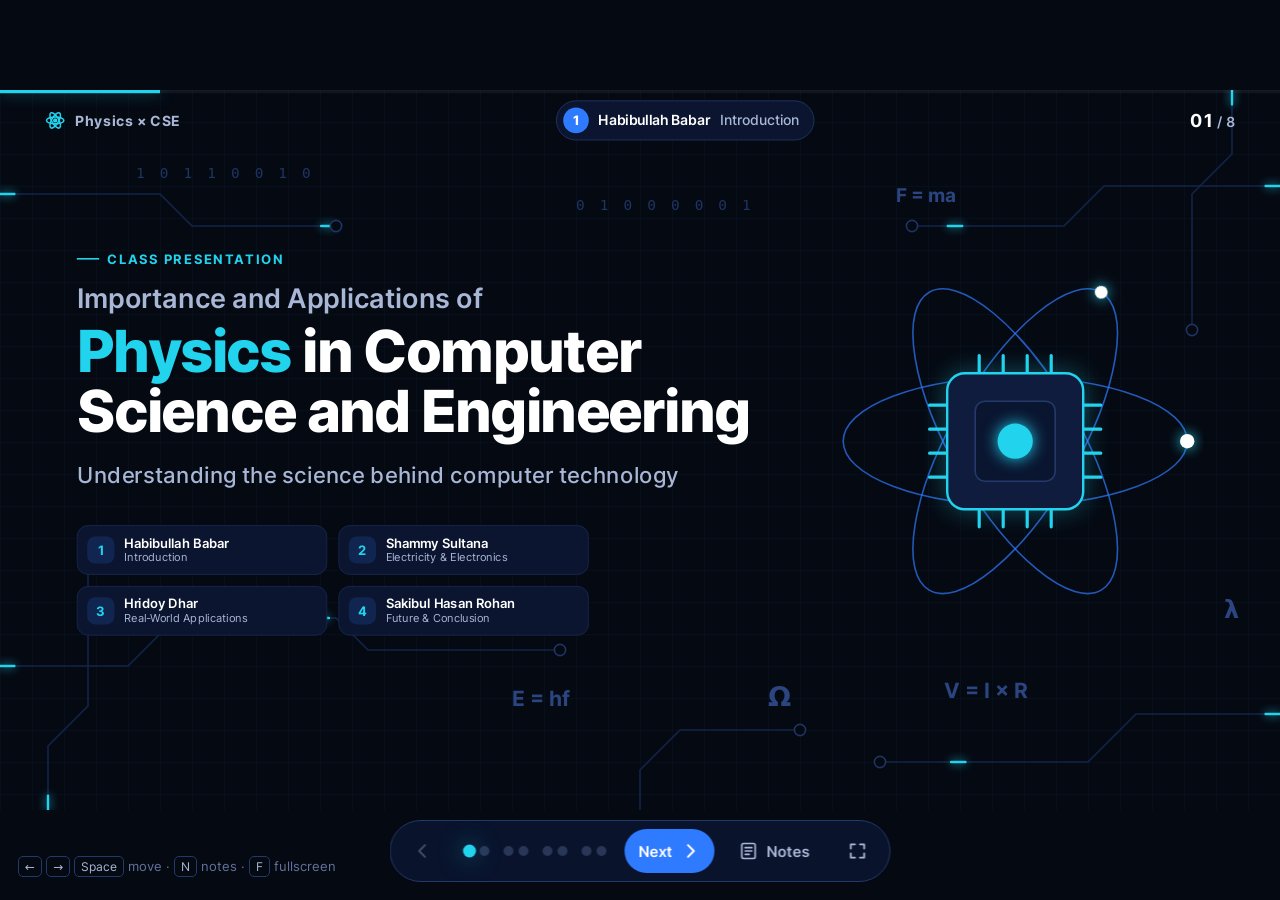
==== commit 4fbbdb8e: "Restructure to 8 slides (2 per speaker) and add speaker names - Merge 'What are Physics and CSE' int" ====
--- a/index.html
+++ b/index.html
@@ -48,7 +48,7 @@
     <section class="slide s-title" data-speaker="1">
       <svg class="bg" viewBox="0 0 1600 900" preserveAspectRatio="xMidYMid slice" aria-hidden="true">
         <g id="titleTraces">
-          <path class="trace" d="M0 160 H220 L270 210 H520"/>
+          <path class="trace" d="M0 130 H200 L240 170 H420"/>
           <path class="trace" d="M0 720 H160 L220 660 H420 L460 700 H700"/>
           <path class="trace" d="M1600 120 H1380 L1330 170 H1140"/>
           <path class="trace" d="M1600 780 H1420 L1360 840 H1100"/>
@@ -56,13 +56,13 @@
           <path class="trace" d="M1540 0 V80 L1490 130 V300"/>
           <path class="trace" d="M800 900 V850 L850 800 H1000"/>
         </g>
-        <path class="flow pulse" d="M0 160 H220 L270 210 H520"/>
+        <path class="flow pulse" d="M0 130 H200 L240 170 H420"/>
         <path class="flow pulse" style="animation-delay:-1.2s" d="M0 720 H160 L220 660 H420 L460 700 H700"/>
         <path class="flow pulse" style="animation-delay:-2.1s" d="M1600 120 H1380 L1330 170 H1140"/>
         <path class="flow pulse" style="animation-delay:-.6s" d="M1600 780 H1420 L1360 840 H1100"/>
         <path class="flow pulse" style="animation-delay:-1.8s" d="M60 900 V820 L110 770 V560"/>
         <path class="flow pulse" style="animation-delay:-2.6s" d="M1540 0 V80 L1490 130 V300"/>
-        <circle class="pad" cx="520" cy="210" r="7"/><circle class="pad" cx="700" cy="700" r="7"/>
+        <circle class="pad" cx="420" cy="170" r="7"/><circle class="pad" cx="700" cy="700" r="7"/>
         <circle class="pad" cx="1140" cy="170" r="7"/><circle class="pad" cx="1100" cy="840" r="7"/>
         <circle class="pad" cx="110" cy="560" r="7"/><circle class="pad" cx="1490" cy="300" r="7"/>
         <circle class="pad" cx="1000" cy="800" r="7"/>
@@ -81,10 +81,10 @@
           <h1 class="rv" style="--i:1"><span class="small">Importance and Applications of</span><span class="hl">Physics</span> in Computer Science and Engineering</h1>
           <p class="sub rv" style="--i:2">Understanding the science behind computer technology</p>
           <div class="team rv" style="--i:3">
-            <div class="member"><b>1</b><span>Speaker 1<em>Introduction</em></span></div>
-            <div class="member"><b>2</b><span>Speaker 2<em>Electronics</em></span></div>
-            <div class="member"><b>3</b><span>Speaker 3<em>Applications</em></span></div>
-            <div class="member"><b>4</b><span>Speaker 4<em>Future</em></span></div>
+            <div class="member"><b>1</b><span>Habibullah Babar<em>Introduction</em></span></div>
+            <div class="member"><b>2</b><span>Shammy Sultana<em>Electricity &amp; Electronics</em></span></div>
+            <div class="member"><b>3</b><span>Hridoy Dhar<em>Real-World Applications</em></span></div>
+            <div class="member"><b>4</b><span>Sakibul Hasan Rohan<em>Future &amp; Conclusion</em></span></div>
           </div>
         </div>
         <svg class="emblem rv" style="--i:2" viewBox="0 0 470 470" aria-hidden="true">
@@ -100,71 +100,19 @@
         </svg>
       </div>
     </section>
-
-    <!-- =================================================
-         SPEAKER 1 · SLIDE 2 — WHAT ARE PHYSICS AND CSE
-         ================================================= -->
-    <section class="slide s-what" data-speaker="1">
+    <!-- =================================================
+         SPEAKER 1 · SLIDE 2 — PHYSICS + CSE: WHAT AND WHY
+         ================================================= -->
+    <section class="slide s-why" data-speaker="1" data-module="why">
       <div class="eyebrow rv">Part 1 · The basics</div>
-      <h2 class="rv" style="--i:1">What Are <span class="hl">Physics</span> and <span class="hl-b">CSE</span>?</h2>
-      <div class="body">
-        <div class="card rv" style="--i:2">
-          <svg class="icon atom" viewBox="0 0 120 120" aria-hidden="true">
-            <g class="spin1" style="transform-origin:60px 60px"><ellipse class="ring" cx="60" cy="60" rx="54" ry="20"/><circle class="e" cx="114" cy="60" r="6"/></g>
-            <g class="spin2" style="transform-origin:60px 60px"><ellipse class="ring" cx="60" cy="60" rx="54" ry="20" transform="rotate(60 60 60)"/></g>
-            <g class="spin3" style="transform-origin:60px 60px"><ellipse class="ring" cx="60" cy="60" rx="54" ry="20" transform="rotate(120 60 60)"/></g>
-            <circle class="nuc" cx="60" cy="60" r="11"/>
-          </svg>
-          <h3>Physics</h3>
-          <p>The study of energy, force, light, and matter.</p>
-          <p class="muted">It explains <b>how nature works.</b></p>
-          <div class="tags"><span class="tag">Energy</span><span class="tag">Force</span><span class="tag">Light</span><span class="tag">Matter</span></div>
-        </div>
-
-        <div class="bridge rv" style="--i:3">
-          <div class="lbl"><b>Physics</b> gives the rules</div>
-          <svg viewBox="0 0 380 260" aria-hidden="true">
-            <path d="M20 90 H360" stroke="#1E3463" stroke-width="10" stroke-linecap="round"/>
-            <path d="M20 90 H360" stroke="var(--cyan)" stroke-width="4" stroke-linecap="round" stroke-dasharray="10 26" style="animation:dashFlow 1s linear infinite reverse"/>
-            <path d="M340 72 L362 90 L340 108" fill="none" stroke="var(--cyan)" stroke-width="4" stroke-linecap="round" stroke-linejoin="round"/>
-            <path d="M360 170 H20" stroke="#1E3463" stroke-width="10" stroke-linecap="round"/>
-            <path d="M360 170 H20" stroke="var(--blue)" stroke-width="4" stroke-linecap="round" stroke-dasharray="10 26" style="animation:dashFlow 1.3s linear infinite reverse"/>
-            <path d="M40 152 L18 170 L40 188" fill="none" stroke="var(--blue)" stroke-width="4" stroke-linecap="round" stroke-linejoin="round"/>
-            <circle cx="190" cy="130" r="34" fill="var(--panel-2)" stroke="var(--line-2)" stroke-width="2"/>
-            <text x="190" y="140" text-anchor="middle" fill="#fff" font-family="Inter, sans-serif" font-weight="800" font-size="30">+</text>
-          </svg>
-          <div class="lbl"><b>CSE</b> uses them to build</div>
-          <div class="equation">Physics + CSE = <span class="hl">Technology</span></div>
-        </div>
-
-        <div class="card rv" style="--i:4">
-          <svg class="icon" viewBox="0 0 120 120" aria-hidden="true">
-            <rect x="10" y="18" width="100" height="70" rx="10" fill="var(--panel-2)" stroke="var(--blue)" stroke-width="3"/>
-            <path d="M40 104 H80 M60 88 V104" stroke="var(--blue)" stroke-width="3" stroke-linecap="round"/>
-            <path d="M36 42 L26 53 L36 64 M84 42 L94 53 L84 64" fill="none" stroke="var(--cyan)" stroke-width="3.5" stroke-linecap="round" stroke-linejoin="round"/>
-            <path d="M66 38 L54 68" stroke="var(--cyan)" stroke-width="3.5" stroke-linecap="round"/>
-            <rect x="46" y="72" width="28" height="3" fill="var(--cyan)" style="animation:blink 1s steps(1) infinite"/>
-          </svg>
-          <h3>CSE</h3>
-          <p>The study of computers, software, and hardware.</p>
-          <p class="muted">It helps us <b>build smart machines.</b></p>
-          <div class="tags"><span class="tag">Software</span><span class="tag">Hardware</span><span class="tag">Networks</span></div>
-        </div>
-      </div>
-    </section>
-
-    <!-- =================================================
-         SPEAKER 1 · SLIDE 3 — WHY PHYSICS IS IMPORTANT
-         ================================================= -->
-    <section class="slide s-why" data-speaker="1">
-      <div class="eyebrow rv">Part 1 · The connection</div>
-      <h2 class="rv" style="--i:1">Why Is Physics <span class="hl">Important</span> in CSE?</h2>
+      <h2 class="rv" style="--i:1"><span class="hl">Physics</span> + <span class="hl-b">CSE</span>: Why They Connect</h2>
       <div class="body">
         <div>
-          <ul class="points rv" style="--i:2">
-            <li><span class="ic"><svg><use href="#i-check"/></svg></span>Every part of a computer works because of Physics.</li>
-            <li><span class="ic"><svg><use href="#i-check"/></svg></span>No Physics = no electricity, no chips, no internet.</li>
-          </ul>
+          <div class="pair rv" style="--i:2">
+            <div class="pcard card"><span class="ic"><svg><use href="#i-atom"/></svg></span><span><b>Physics</b><span>Studies energy, force, light, and matter</span></span></div>
+            <div class="pcard card"><span class="ic"><svg><use href="#i-chip"/></svg></span><span><b>CSE</b><span>Builds computers, software, and hardware</span></span></div>
+          </div>
+          <p class="rule rv" style="--i:2"><b>Physics</b> gives the rules <span class="hl">→</span> <b>CSE</b> uses them to build</p>
           <div class="steps rv" style="--i:3" id="whySteps">
             <button class="step" data-step="0"><span class="n">1</span><span><b>Electricity</b><span>Gives power</span></span></button>
             <button class="step" data-step="1"><span class="n">2</span><span><b>Hardware</b><span>Uses the power (CPU, memory)</span></span></button>
@@ -224,71 +172,18 @@
         </div>
       </div>
     </section>
-
-    <!-- =================================================
-         SPEAKER 2 · SLIDE 4 — ELECTRICITY
-         ================================================= -->
-    <section class="slide s-elec" data-speaker="2">
-      <div class="eyebrow rv">Part 2 · Electricity</div>
-      <h2 class="rv" style="--i:1">Electricity <span class="hl">Powers</span> Computers</h2>
-      <div class="body">
-        <div>
-          <div class="defs">
-            <div class="def card rv" style="--i:2"><div class="sym"><svg width="32" height="32"><use href="#i-bolt"/></svg></div><div><b>Electricity</b><span>The flow of tiny charges (electrons)</span></div></div>
-            <div class="def card rv" style="--i:3"><div class="sym">V</div><div><b>Voltage = the push</b><span>Like water pressure in a pipe</span></div></div>
-            <div class="def card rv" style="--i:4"><div class="sym">I</div><div><b>Current = the flow</b><span>Like water moving in the pipe</span></div></div>
-          </div>
-          <div class="meter card rv" style="--i:5">
-            <div class="row"><label for="voltSlider">Change the voltage</label><span class="try">Try it</span></div>
-            <input type="range" id="voltSlider" min="0" max="12" step="0.5" value="6" aria-label="Voltage">
-            <div class="readouts">
-              <div class="readout"><small>Voltage (push)</small><b id="vOut">6.0<em>V</em></b></div>
-              <div class="readout"><small>Current (flow)</small><b id="iOut">0.60<em>A</em></b></div>
-            </div>
-            <div class="formula">Current = Voltage ÷ Resistance (here, resistance = 10 Ω)</div>
-          </div>
-        </div>
-        <div class="circuit rv" style="--i:3">
-          <svg viewBox="0 0 860 600" id="circuitSvg" aria-label="Animated circuit with battery, CPU, memory and light">
-            <path class="wire" id="loopPath" d="M140 120 H720 Q740 120 740 140 V460 Q740 480 720 480 H140 Q120 480 120 460 V140 Q120 120 140 120 Z"/>
-            <path class="wire-glow" d="M140 120 H720 Q740 120 740 140 V460 Q740 480 720 480 H140 Q120 480 120 460 V140 Q120 120 140 120 Z"/>
-            <g id="charges"></g>
-            <!-- battery -->
-            <rect class="part" x="70" y="230" width="100" height="140" rx="14"/>
-            <rect x="105" y="220" width="30" height="12" rx="3" fill="#33456F"/>
-            <text x="120" y="285" text-anchor="middle" font-size="30">+</text>
-            <text x="120" y="345" text-anchor="middle" font-size="30">−</text>
-            <text class="sm" x="186" y="306" text-anchor="start">BATTERY</text>
-            <!-- cpu -->
-            <rect class="part" x="350" y="70" width="140" height="100" rx="14"/>
-            <text x="420" y="128" text-anchor="middle">CPU</text>
-            <text class="sm" x="420" y="56" text-anchor="middle">PROCESSOR</text>
-            <!-- ram -->
-            <rect class="part" x="690" y="240" width="100" height="120" rx="12"/>
-            <path d="M708 330 v18 M724 330 v18 M740 330 v18 M756 330 v18 M772 330 v18" stroke="#33456F" stroke-width="4"/>
-            <text x="740" y="300" text-anchor="middle">RAM</text>
-            <text class="sm" x="674" y="306" text-anchor="end">MEMORY</text>
-            <!-- led -->
-            <circle id="ledGlow" cx="430" cy="480" r="60" fill="var(--cyan)" opacity=".3" style="filter:blur(18px)"/>
-            <circle class="part" id="led" cx="430" cy="480" r="38"/>
-            <text class="sm" x="430" y="550" text-anchor="middle">LIGHT</text>
-          </svg>
-        </div>
-      </div>
-    </section>
-
-    <!-- =================================================
-         SPEAKER 2 · SLIDE 5 — TRANSISTORS & BINARY
-         ================================================= -->
-    <section class="slide s-trans" data-speaker="2">
-      <div class="eyebrow rv">Part 2 · Electronics</div>
-      <h2 class="rv" style="--i:1">Transistors and <span class="hl">Binary</span> Numbers</h2>
+    <!-- =================================================
+         SPEAKER 2 · SLIDE 3 — ELECTRICITY & TRANSISTORS
+         ================================================= -->
+    <section class="slide s-trans" data-speaker="2" data-module="trans">
+      <div class="eyebrow rv">Part 2 · Electricity &amp; electronics</div>
+      <h2 class="rv" style="--i:1">Electricity and <span class="hl">Transistors</span></h2>
       <div class="body">
         <div class="top">
           <ul class="points rv" style="--i:2">
+            <li><span class="ic"><svg><use href="#i-bolt"/></svg></span><span><b>Voltage</b> = the push. <b>Current</b> = the flow.<small>Like water pressure and water flow in a pipe</small></span></li>
             <li><span class="ic"><svg><use href="#i-switch"/></svg></span><span>A transistor is a <b class="hl">tiny electric switch.</b></span></li>
-            <li><span class="ic">1</span><span>Switch ON → current flows → <b class="hl">1</b></span></li>
-            <li><span class="ic">0</span><span>Switch OFF → no current → <b>0</b><small>A modern phone chip has billions of transistors.</small></span></li>
+            <li><span class="ic">1</span><span>ON → current flows → <b class="hl">1</b><br>OFF → no current → <b>0</b><small>A phone chip has billions of transistors.</small></span></li>
           </ul>
           <div class="tr-demo card rv" id="trDemo" style="--i:3">
             <svg viewBox="0 0 520 280" aria-label="Transistor diagram">
@@ -327,9 +222,8 @@
         </div>
       </div>
     </section>
-
-    <!-- =================================================
-         SPEAKER 2 · SLIDE 6 — LOGIC GATES
+    <!-- =================================================
+         SPEAKER 2 · SLIDE 4 — LOGIC GATES
          ================================================= -->
     <section class="slide s-gates" data-speaker="2">
       <div class="eyebrow rv">Part 2 · Digital electronics</div>
@@ -393,20 +287,16 @@
         </div>
       </div>
     </section>
-
-    <!-- =================================================
-         SPEAKER 3 · SLIDE 7 — FIBER OPTICS
-         ================================================= -->
-    <section class="slide s-fiber" data-speaker="3">
-      <div class="eyebrow rv">Part 3 · Light</div>
-      <h2 class="rv" style="--i:1">Fiber Optic <span class="hl">Communication</span></h2>
-      <div class="body">
-        <div class="row3">
-          <div class="mini card rv" style="--i:2"><span class="ic"><svg><use href="#i-light"/></svg></span><p>Data travels as <span class="hl">flashes of light.</span> Flash = 1, no flash = 0.</p></div>
-          <div class="mini card rv" style="--i:3"><span class="ic"><svg><use href="#i-fiber"/></svg></span><p>Light <span class="hl">bounces</span> inside the thin glass and stays in.</p></div>
-          <div class="mini card rv" style="--i:4"><span class="ic"><svg><use href="#i-speed"/></svg></span><p>Light is very fast, so we get <span class="hl">fast internet.</span></p></div>
-        </div>
-        <svg class="fiber-svg rv" style="--i:4" viewBox="0 0 1400 330" id="fiberSvg" aria-label="Light pulses moving through a fiber optic cable">
+    <!-- =================================================
+         SPEAKER 3 · SLIDE 5 — LIGHT & WAVES
+         ================================================= -->
+    <section class="slide s-comm" data-speaker="3" data-module="comm">
+      <div class="eyebrow rv">Part 3 · Light and waves</div>
+      <h2 class="rv" style="--i:1">Light and Waves <span class="hl">Connect Us</span></h2>
+      <div class="body">
+        <div class="comm-fiber card rv" style="--i:2">
+          <div class="cf-head"><span class="tag">Fiber optic cable</span><p>Data travels as <b class="hl">flashes of light</b> (flash = 1, no flash = 0). The light <b>bounces</b> inside the thin glass.</p></div>
+          <svg class="fiber-svg" viewBox="0 60 1400 185" id="fiberSvg" aria-label="Light pulses moving through a fiber optic cable">
           <rect class="box" x="0" y="95" width="170" height="140" rx="16"/>
           <text x="85" y="78" text-anchor="middle">SENDER</text>
           <text class="sm" x="70" y="172" text-anchor="middle">LASER</text>
@@ -421,101 +311,52 @@
           <circle class="detector" id="detector" cx="1236" cy="165" r="14"/>
           <text class="rx" id="rxText" x="1320" y="180" text-anchor="middle">–</text>
           <text class="sm" x="1320" y="216" text-anchor="middle" id="rxBits">waiting…</text>
-          <path d="M520 196 V262" stroke="var(--dim)" stroke-width="2" stroke-dasharray="4 5"/>
-          <text class="sm" x="520" y="284" text-anchor="middle">Glass core (light travels here)</text>
-          <path d="M880 220 V262" stroke="var(--dim)" stroke-width="2" stroke-dasharray="4 5"/>
-          <text class="sm" x="880" y="284" text-anchor="middle">Outer glass layer (keeps light inside)</text>
         </svg>
-        <div class="fiber-ctrl rv" style="--i:5">
+          <div class="fiber-ctrl">
           <input type="text" id="fiberInput" value="HI" maxlength="5" aria-label="Word to send" spellcheck="false" autocomplete="off">
           <button class="btn" id="fiberSend"><svg width="20" height="20"><use href="#i-light"/></svg>Send</button>
           <div class="bitstream" id="bitstream"></div>
           <div class="speed-chip">Light in glass: about <b>200,000 km</b> every second</div>
         </div>
-      </div>
-    </section>
-
-    <!-- =================================================
-         SPEAKER 3 · SLIDE 8 — WIRELESS
-         ================================================= -->
-    <section class="slide s-wifi" data-speaker="3">
-      <div class="eyebrow rv">Part 3 · Waves</div>
-      <h2 class="rv" style="--i:1">Wireless <span class="hl">Communication</span></h2>
-      <div class="body">
-        <div>
-          <ul class="points rv" style="--i:2">
-            <li><span class="ic"><svg><use href="#i-wifi"/></svg></span><span>Devices talk using <b class="hl">electromagnetic waves.</b><small>Invisible waves of energy</small></span></li>
-            <li><span class="ic"><svg><use href="#i-speed"/></svg></span><span>They travel at the <b>speed of light.</b> No wires needed!</span></li>
-          </ul>
-          <div class="wtabs rv" style="--i:3" id="wtabs">
-            <button class="wtab on" data-w="wifi"><span class="ic"><svg><use href="#i-wifi"/></svg></span><span><b>Wi-Fi</b><span>Internet at home and school</span></span><em>~50 m</em></button>
-            <button class="wtab" data-w="bt"><span class="ic"><svg><use href="#i-bt"/></svg></span><span><b>Bluetooth</b><span>Very close devices, like earphones</span></span><em>~10 m</em></button>
-            <button class="wtab" data-w="mobile"><span class="ic"><svg><use href="#i-tower"/></svg></span><span><b>Mobile network</b><span>Tall towers for long distances</span></span><em>many km</em></button>
-          </div>
-        </div>
-        <div class="scene rv" style="--i:3">
-          <svg viewBox="0 0 880 600" id="wifiSvg" aria-label="Wireless signals between devices">
-            <!-- links -->
-            <line class="link" data-l="mobile" x1="150" y1="110" x2="300" y2="430"/>
-            <line class="link" data-l="wifi" x1="470" y1="270" x2="700" y2="170"/>
-            <line class="link" data-l="wifi" x1="470" y1="270" x2="310" y2="430"/>
-            <line class="link" data-l="bt" x1="300" y1="460" x2="140" y2="480"/>
-            <g id="packets"></g>
-
-            <!-- tower -->
-            <g class="devg" data-d="mobile">
-              <g class="emitter" data-e="mobile"><circle class="ring" cx="150" cy="90" r="150"/><circle class="ring" cx="150" cy="90" r="150"/><circle class="ring" cx="150" cy="90" r="150"/></g>
-              <path class="dev-line" d="M150 90 V100 M120 280 L150 100 L180 280 M130 220 H170 M136 170 H164 M128 230 L172 170 M172 230 L128 170"/>
-              <circle cx="150" cy="90" r="9" fill="var(--cyan)"/>
-              <text x="150" y="310" text-anchor="middle">TOWER</text>
-            </g>
-            <!-- router -->
-            <g class="devg" data-d="wifi">
-              <g class="emitter on" data-e="wifi"><circle class="ring" cx="470" cy="270" r="170"/><circle class="ring" cx="470" cy="270" r="170"/><circle class="ring" cx="470" cy="270" r="170"/></g>
-              <path class="dev-line" d="M425 260 L410 210 M515 260 L530 210"/>
-              <rect class="dev" x="400" y="258" width="140" height="52" rx="14"/>
-              <circle cx="430" cy="284" r="5" fill="var(--cyan)"/><circle cx="450" cy="284" r="5" fill="var(--cyan)"/><circle cx="470" cy="284" r="5" fill="var(--blue)"/>
-              <text x="470" y="342" text-anchor="middle">ROUTER</text>
-            </g>
-            <!-- laptop -->
-            <g class="devg" data-d="wifi">
-              <rect class="dev" x="650" y="110" width="150" height="96" rx="10"/>
-              <rect x="664" y="124" width="122" height="68" rx="4" fill="#07102A"/>
-              <path class="dev-line" d="M630 214 H820"/>
-              <text x="725" y="248" text-anchor="middle">LAPTOP</text>
-            </g>
-            <!-- phone -->
-            <g class="devg" data-d="phone">
-              <g class="emitter" data-e="bt"><circle class="ring" cx="300" cy="460" r="110"/><circle class="ring" cx="300" cy="460" r="110"/><circle class="ring" cx="300" cy="460" r="110"/></g>
-              <rect class="dev" x="270" y="405" width="62" height="112" rx="12"/>
-              <rect x="278" y="417" width="46" height="80" rx="4" fill="#07102A"/>
-              <text x="301" y="548" text-anchor="middle">PHONE</text>
-            </g>
-            <!-- earphones -->
-            <g class="devg" data-d="bt">
-              <path class="dev-line" d="M100 500 V470 a40 40 0 0 1 80 0 V500"/>
-              <rect class="dev" x="88" y="490" width="26" height="42" rx="10"/>
-              <rect class="dev" x="166" y="490" width="26" height="42" rx="10"/>
-              <text x="140" y="565" text-anchor="middle">EARPHONES</text>
-            </g>
-            <!-- wave explainer -->
-            <g transform="translate(560 420)">
-              <rect x="0" y="0" width="300" height="140" rx="16" fill="var(--panel)" stroke="var(--line)"/>
-              <path class="wave" id="emWave" d=""/>
-              <path d="M40 106 H140" stroke="var(--cyan)" stroke-width="2"/>
-              <path d="M40 98 V114 M140 98 V114" stroke="var(--cyan)" stroke-width="2"/>
-              <text x="90" y="130" text-anchor="middle" style="font-size:14px;fill:var(--cyan)">one wave</text>
-              <text x="20" y="30" style="font-size:15px">EM wave · moves at 300,000 km/s</text>
-            </g>
-          </svg>
-        </div>
-      </div>
-    </section>
-
-    <!-- =================================================
-         SPEAKER 3 · SLIDE 9 — SENSORS & ROBOTS
-         ================================================= -->
-    <section class="slide s-robot" data-speaker="3">
+        <div class="wcards">
+          <div class="wcard card wexplain rv" style="--i:3">
+            <svg viewBox="0 0 300 110" aria-hidden="true"><path class="wave" id="emWave" d=""/></svg>
+            <b>Wireless</b><span>Invisible <b class="hl">electromagnetic waves</b>. They travel at the speed of light.</span>
+          </div>
+          <div class="wcard card rv" style="--i:4">
+            <svg class="wmini" viewBox="0 0 260 90" aria-hidden="true">
+              <circle class="ring" cx="45" cy="45" r="40"/><circle class="ring" cx="45" cy="45" r="40" style="animation-delay:.8s"/><circle class="ring" cx="45" cy="45" r="40" style="animation-delay:1.6s"/>
+              <path class="flow" d="M80 45 H175"/>
+              <circle class="node" cx="45" cy="45" r="24"/><use href="#i-wifi" x="31" y="31" width="28" height="28" style="color:var(--cyan)"/>
+              <rect class="node" x="185" y="26" width="58" height="36" rx="5"/><path d="M178 68 H250" stroke="var(--muted)" stroke-width="3" stroke-linecap="round"/>
+            </svg>
+            <b>Wi-Fi</b><span>Internet at home and school</span><em>~50 m</em>
+          </div>
+          <div class="wcard card rv" style="--i:5">
+            <svg class="wmini" viewBox="0 0 260 90" aria-hidden="true">
+              <circle class="ring" cx="45" cy="45" r="40"/><circle class="ring" cx="45" cy="45" r="40" style="animation-delay:.8s"/><circle class="ring" cx="45" cy="45" r="40" style="animation-delay:1.6s"/>
+              <path class="flow" d="M80 45 H175"/>
+              <circle class="node" cx="45" cy="45" r="24"/><use href="#i-bt" x="31" y="31" width="28" height="28" style="color:var(--cyan)"/>
+              <path d="M196 58 V46 a18 18 0 0 1 36 0 V58" fill="none" stroke="var(--muted)" stroke-width="3"/><rect class="node" x="190" y="52" width="12" height="20" rx="5"/><rect class="node" x="226" y="52" width="12" height="20" rx="5"/>
+            </svg>
+            <b>Bluetooth</b><span>Very close devices, like earphones</span><em>~10 m</em>
+          </div>
+          <div class="wcard card rv" style="--i:6">
+            <svg class="wmini" viewBox="0 0 260 90" aria-hidden="true">
+              <circle class="ring" cx="45" cy="45" r="40"/><circle class="ring" cx="45" cy="45" r="40" style="animation-delay:.8s"/><circle class="ring" cx="45" cy="45" r="40" style="animation-delay:1.6s"/>
+              <path class="flow" d="M80 45 H175"/>
+              <circle class="node" cx="45" cy="45" r="24"/><use href="#i-tower" x="31" y="31" width="28" height="28" style="color:var(--cyan)"/>
+              <rect class="node" x="198" y="18" width="34" height="56" rx="7"/>
+            </svg>
+            <b>Mobile network</b><span>Tall towers for long distances</span><em>many km</em>
+          </div>
+        </div>
+      </div>
+    </section>
+    <!-- =================================================
+         SPEAKER 3 · SLIDE 6 — SENSORS & ROBOTS
+         ================================================= -->
+    <section class="slide s-robot" data-speaker="3" data-module="robot">
       <div class="eyebrow rv">Part 3 · Sensors</div>
       <h2 class="rv" style="--i:1">Sensors and <span class="hl">Robotics</span></h2>
       <div class="body">
@@ -553,11 +394,10 @@
         </div>
       </div>
     </section>
-
-    <!-- =================================================
-         SPEAKER 4 · SLIDE 10 — QUANTUM
-         ================================================= -->
-    <section class="slide s-quantum" data-speaker="4">
+    <!-- =================================================
+         SPEAKER 4 · SLIDE 7 — QUANTUM
+         ================================================= -->
+    <section class="slide s-quantum" data-speaker="4" data-module="quantum">
       <div class="eyebrow rv">Part 4 · The future</div>
       <h2 class="rv" style="--i:1">Quantum <span class="hl">Computing</span></h2>
       <div class="body">
@@ -612,16 +452,15 @@
         </div>
       </div>
     </section>
-
-    <!-- =================================================
-         SPEAKER 4 · SLIDE 11 — FUTURE TECHNOLOGY
-         ================================================= -->
-    <section class="slide s-future" data-speaker="4">
-      <div class="eyebrow rv">Part 4 · The future</div>
-      <h2 class="rv" style="--i:1">Future <span class="hl">Technology</span></h2>
+    <!-- =================================================
+         SPEAKER 4 · SLIDE 8 — FUTURE & CONCLUSION
+         ================================================= -->
+    <section class="slide s-final" data-speaker="4">
+      <div class="eyebrow rv">Part 4 · Future &amp; conclusion</div>
+      <h2 class="rv" style="--i:1">The Future, Built on <span class="hl">Physics</span></h2>
       <div class="body">
         <div class="fcards">
-          <div class="fcard card rv" style="--i:2" tabindex="0">
+          <div class="fcard card rv" style="--i:1" tabindex="0">
             <svg viewBox="0 0 300 200" aria-hidden="true">
               <rect class="fill" x="55" y="160" width="70" height="20" rx="4"/>
               <circle class="lc" cx="90" cy="150" r="10"/>
@@ -638,9 +477,8 @@
             </svg>
             <h4>Smart Robots</h4>
             <p>Better sensors and motors help robots see and move.</p>
-            <span class="tag">Sensors + motors</span>
-          </div>
-          <div class="fcard card rv" style="--i:3" tabindex="0">
+          </div>
+          <div class="fcard card rv" style="--i:2" tabindex="0">
             <svg viewBox="0 0 300 200" aria-hidden="true">
               <rect class="fill" x="70" y="60" width="160" height="72" rx="24"/>
               <circle class="lc" cx="115" cy="96" r="18"/>
@@ -651,9 +489,8 @@
             </svg>
             <h4>Virtual Reality</h4>
             <p>Lenses and screens create a new world around you.</p>
-            <span class="tag">Light + lenses</span>
-          </div>
-          <div class="fcard card rv" style="--i:4" tabindex="0">
+          </div>
+          <div class="fcard card rv" style="--i:2" tabindex="0">
             <svg viewBox="0 0 300 200" aria-hidden="true">
               <path class="ln" d="M20 170 H280" opacity=".5"/>
               <rect class="fill" x="100" y="26" width="110" height="160" rx="14"/>
@@ -664,9 +501,8 @@
             </svg>
             <h4>Augmented Reality</h4>
             <p>Adds digital objects to the real world through a camera.</p>
-            <span class="tag">Cameras + sensors</span>
-          </div>
-          <div class="fcard card rv" style="--i:5" tabindex="0">
+          </div>
+          <div class="fcard card rv" style="--i:3" tabindex="0">
             <svg viewBox="0 0 300 200" aria-hidden="true">
               <rect class="fill" x="90" y="40" width="120" height="120" rx="14"/>
               <path class="ln" d="M110 40 v-16 M150 40 v-16 M190 40 v-16 M110 160 v16 M150 160 v16 M190 160 v16 M90 70 h-16 M90 130 h-16 M210 70 h16 M210 130 h16"/>
@@ -678,36 +514,13 @@
             </svg>
             <h4>Better Chips</h4>
             <p>Smaller, faster chips that use less energy.</p>
-            <span class="tag">Tiny transistors + light</span>
-          </div>
-        </div>
-        <p class="future-line rv" style="--i:6">Better Physics <span class="hl">→</span> <b>Better Technology</b></p>
-      </div>
-    </section>
-
-    <!-- =================================================
-         SPEAKER 4 · SLIDE 12 — CONCLUSION
-         ================================================= -->
-    <section class="slide s-end" data-speaker="4">
-      <div class="eyebrow rv">Conclusion</div>
-      <h2 class="rv" style="--i:1">Physics + CSE = <span class="hl">Working Together</span></h2>
-      <div class="body">
-        <div class="recap rv" style="--i:2" id="recap">
-          <svg class="line" viewBox="0 0 1000 6" preserveAspectRatio="none" aria-hidden="true">
-            <line x1="80" y1="3" x2="920" y2="3" stroke="#1A2A52" stroke-width="3"/>
-            <line x1="80" y1="3" x2="920" y2="3" stroke="var(--cyan)" stroke-width="3" stroke-dasharray="40 960" style="animation:pulseMoveR 3.6s linear infinite"/>
-          </svg>
-          <div class="rc"><span class="ic"><svg><use href="#i-bolt"/></svg></span><b>Electricity</b><span>Gives power</span></div>
-          <div class="rc"><span class="ic"><svg><use href="#i-switch"/></svg></span><b>Transistors</b><span>Make 0 and 1</span></div>
-          <div class="rc"><span class="ic"><svg><use href="#i-gate"/></svg></span><b>Logic Gates</b><span>Make decisions</span></div>
-          <div class="rc"><span class="ic"><svg><use href="#i-wifi"/></svg></span><b>Light &amp; Waves</b><span>Connect us</span></div>
-          <div class="rc"><span class="ic"><svg><use href="#i-robot"/></svg></span><b>Sensors</b><span>Feel the world</span></div>
-          <div class="rc"><span class="ic"><svg><use href="#i-qubit"/></svg></span><b>Quantum</b><span>The future</span></div>
+          </div>
         </div>
         <div class="end-grid">
           <div>
             <p class="quote rv" style="--i:3">“Behind every great computer, there is <span class="hl">great Physics.</span>”</p>
             <div class="end-points rv" style="--i:4">
+              <p>Better Physics → better technology.</p>
               <p>Physics explains how nature works.</p>
               <p>CSE turns that knowledge into technology.</p>
             </div>
@@ -720,12 +533,11 @@
             </svg>
             <h3>Thank You</h3>
             <p>Questions?</p>
-            <div class="team-mini">Speaker 1 · Speaker 2 · Speaker 3 · Speaker 4</div>
-          </div>
-        </div>
-      </div>
-    </section>
-
+            <div class="team-mini">Habibullah Babar · Shammy Sultana<br>Hridoy Dhar · Sakibul Hasan Rohan</div>
+          </div>
+        </div>
+      </div>
+    </section>
   </div>
 </main>
 
--- a/css/style.css
+++ b/css/style.css
@@ -665,3 +665,55 @@
 @media (prefers-reduced-motion: reduce) {
   *, *::before, *::after { animation-duration: .01ms !important; animation-iteration-count: 1 !important; transition-duration: .01ms !important; }
 }
+
+/* ==========================================================
+   8-slide layout additions
+   ========================================================== */
+.s-title .team { display: grid; grid-template-columns: 1fr 1fr; max-width: 640px; }
+.pair { display: grid; grid-template-columns: 1fr 1fr; gap: 14px; }
+.pcard { padding: 16px 18px; display: grid; grid-template-columns: 46px 1fr; gap: 12px; align-items: center; }
+.pcard .ic { width: 46px; height: 46px; border-radius: 12px; display: grid; place-items: center; background: var(--blue-soft); color: var(--cyan); }
+.pcard .ic svg { width: 28px; height: 28px; }
+.pcard b { font-size: 24px; display: block; }
+.pcard span span { font-size: 16px; color: var(--muted); line-height: 1.3; display: block; }
+.rule { margin: 16px 0 14px; font-size: 21px; color: var(--muted); }
+.rule b { color: var(--text); }
+.s-why .steps { margin-top: 0; gap: 10px; }
+.s-why .step { padding: 10px 16px; }
+.s-why .step .n { width: 46px; height: 46px; }
+.s-why .step b { font-size: 22px; }
+.s-why .step span { font-size: 17px; }
+
+.s-comm .body { grid-template-rows: auto auto; align-content: start; gap: 18px; }
+.comm-fiber { padding: 16px 24px 18px; display: grid; gap: 6px; }
+.cf-head { display: flex; align-items: center; gap: 16px; }
+.cf-head .tag { flex: none; }
+.cf-head p { font-size: 20px; font-weight: 500; }
+.comm-fiber .fiber-svg { width: 100%; height: 150px; }
+.wcards { display: grid; grid-template-columns: repeat(4, 1fr); gap: 16px; }
+.wcard { padding: 16px 18px; display: flex; flex-direction: column; gap: 6px; }
+.wcard svg { width: 100%; height: 76px; }
+.wcard > b { font-size: 22px; }
+.wcard > span { font-size: 16px; color: var(--muted); line-height: 1.3; }
+.wcard > span b { color: var(--cyan); }
+.wcard em { align-self: flex-start; margin-top: auto; font-style: normal; font-size: 14px; font-weight: 700; color: var(--cyan); padding: 4px 10px; border-radius: 8px; background: var(--cyan-soft); }
+.wcard .wave { fill: none; stroke: var(--blue); stroke-width: 3; }
+.wexplain { border-color: var(--line-2); background: var(--panel-2); }
+.wmini .ring { fill: none; stroke: var(--cyan); stroke-width: 2.5; opacity: 0; transform-box: fill-box; transform-origin: center; animation: ringOut 2.4s ease-out infinite; }
+.wmini .flow { fill: none; stroke: var(--cyan); stroke-width: 3; stroke-linecap: round; stroke-dasharray: 6 10; animation: dashFlow 1s linear infinite; }
+.wmini .node { fill: var(--panel-2); stroke: var(--line-2); stroke-width: 2; }
+
+.s-final .body { grid-template-rows: auto 1fr; gap: 22px; }
+.s-final .fcards { gap: 18px; }
+.s-final .fcard { padding: 16px 18px; gap: 8px; }
+.s-final .fcard svg { height: 110px; }
+.s-final .fcard h4 { font-size: 22px; }
+.s-final .fcard p { font-size: 16px; }
+.s-final .end-grid { grid-template-columns: 1fr 540px; align-items: center; }
+.s-final .quote { font-size: 42px; }
+.s-final .end-points { margin-top: 18px; gap: 6px; }
+.s-final .end-points p { font-size: 20px; }
+.s-final .thanks { padding: 24px 26px; }
+.s-final .thanks h3 { font-size: 70px; }
+.s-final .thanks p { font-size: 24px; margin-top: 4px; }
+.s-final .thanks .team-mini { margin-top: 12px; font-size: 16px; line-height: 1.5; }
